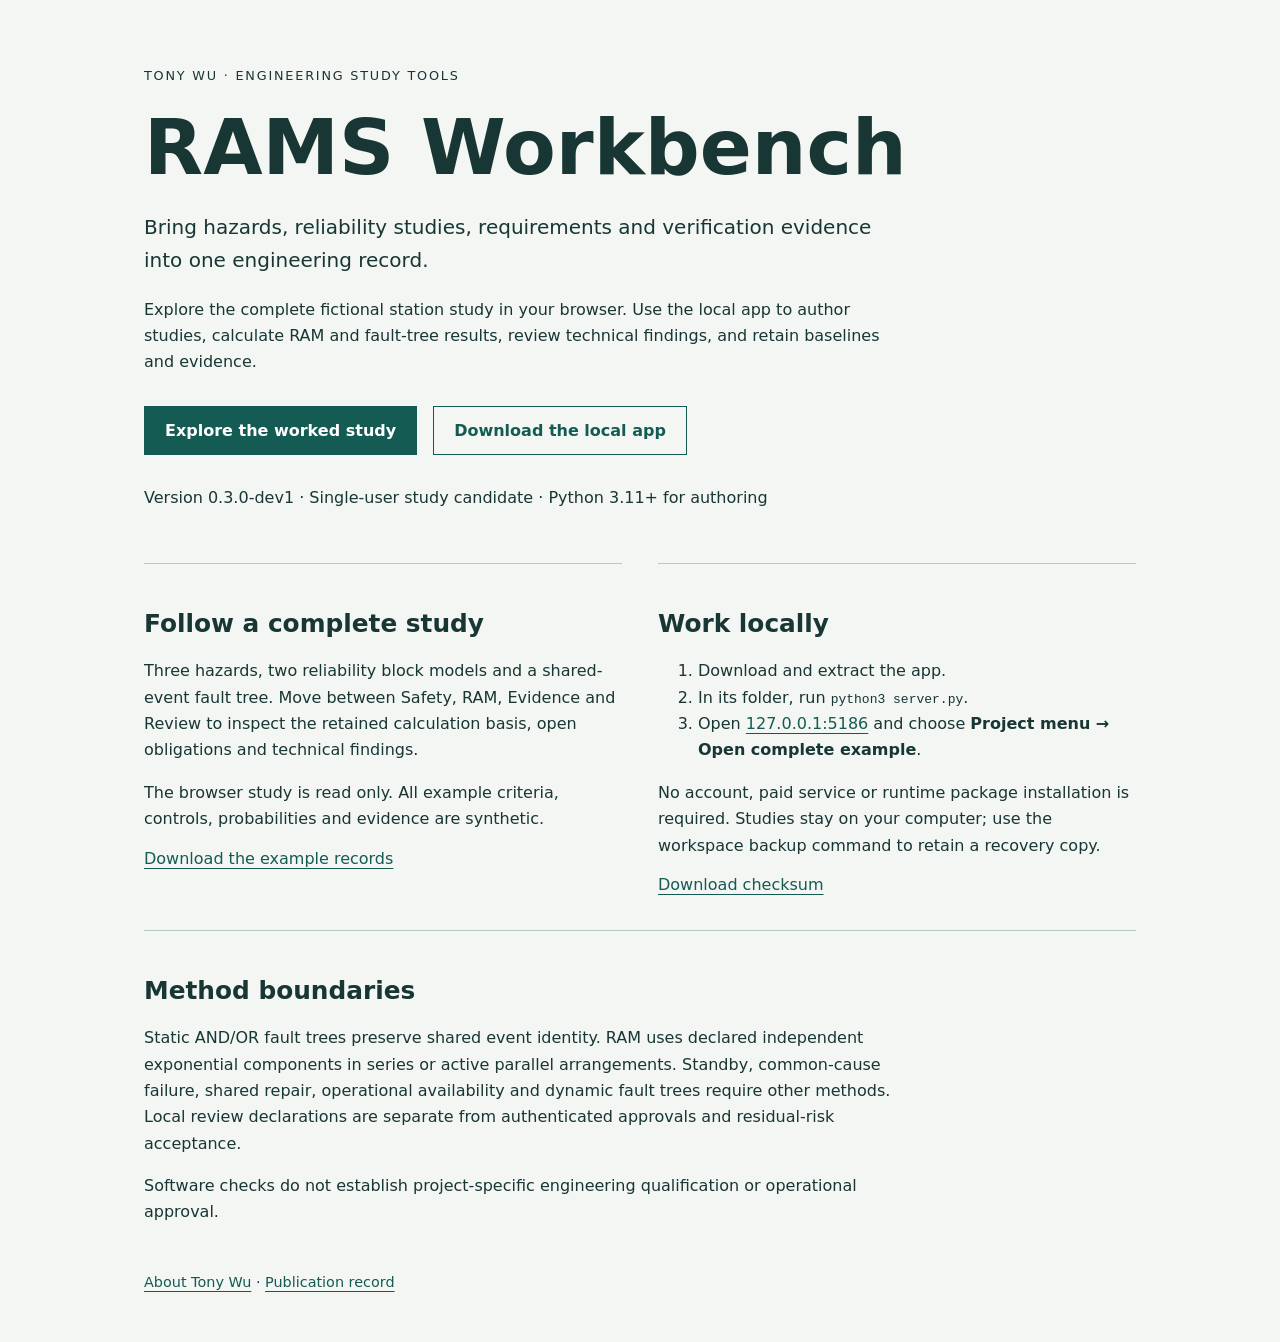
==== index.html @ 8186b6a2 "Publish verified static build from e30feec22ccb [skip ci]" ====
<!doctype html>
<html lang="en"><head><meta charset="utf-8"><meta name="viewport" content="width=device-width,initial-scale=1">
<title>RAMS Workbench — hazards, reliability and evidence</title>
<meta name="description" content="Explore a fictional RAMS study with hazard analysis, reliability results and evidence traceability. Download the local authoring workbench.">
<style>:root{color-scheme:light;font-family:system-ui,sans-serif;color:#183633;background:#f3f6f3}*{box-sizing:border-box}body{margin:0}main{max-width:1040px;margin:auto;padding:52px 24px}a{color:#145b53;text-underline-offset:4px}a:focus-visible{outline:3px solid #a76225;outline-offset:5px}.eyebrow{font-size:.8rem;letter-spacing:.14em;text-transform:uppercase}h1{font-size:clamp(2.5rem,7vw,4.8rem);line-height:1.05;margin:22px 0}h2{font-size:1.55rem}p,li{line-height:1.65}p{max-width:760px}.lead{font-size:1.25rem}.actions{display:flex;gap:16px;flex-wrap:wrap;margin:30px 0}.button{padding:14px 20px;border:1px solid #145b53;font-weight:650;text-decoration:none}.primary{background:#145b53;color:white}section{border-top:1px solid #b7cac2;padding-top:24px;margin-top:36px}.columns{display:grid;grid-template-columns:1fr 1fr;gap:36px}code{overflow-wrap:anywhere}footer{margin-top:48px;font-size:.9rem}@media(max-width:650px){.columns{grid-template-columns:1fr;gap:0}main{padding-top:28px}}</style></head>
<body><main><p class="eyebrow">Tony Wu · Engineering study tools</p><h1>RAMS Workbench</h1>
<p class="lead">Bring hazards, reliability studies, requirements and verification evidence into one engineering record.</p>
<p>Explore the complete fictional station study in your browser. Use the local app to author studies, calculate RAM and fault-tree results, review technical findings, and retain baselines and evidence.</p>
<div class="actions"><a class="button primary" href="study.html">Explore the worked study</a><a class="button" href="rams-workbench.zip" download>Download the local app</a></div>
<p>Version 0.3.0-dev1 · Single-user study candidate · Python 3.11+ for authoring</p>
<div class="columns"><section><h2>Follow a complete study</h2><p>Three hazards, two reliability block models and a shared-event fault tree. Move between Safety, RAM, Evidence and Review to inspect the retained calculation basis, open obligations and technical findings.</p><p>The browser study is read only. All example criteria, controls, probabilities and evidence are synthetic.</p><a href="example-study.json" download>Download the example records</a></section>
<section><h2>Work locally</h2><ol><li>Download and extract the app.</li><li>In its folder, run <code>python3 server.py</code>.</li><li>Open <a href="http://127.0.0.1:5186/">127.0.0.1:5186</a> and choose <strong>Project menu → Open complete example</strong>.</li></ol><p>No account, paid service or runtime package installation is required. Studies stay on your computer; use the workspace backup command to retain a recovery copy.</p><a href="rams-workbench.zip.sha256">Download checksum</a></section></div>
<section><h2>Method boundaries</h2><p>Static AND/OR fault trees preserve shared event identity. RAM uses declared independent exponential components in series or active parallel arrangements. Standby, common-cause failure, shared repair, operational availability and dynamic fault trees require other methods. Local review declarations are separate from authenticated approvals and residual-risk acceptance.</p><p>Software checks do not establish project-specific engineering qualification or operational approval.</p></section>
<footer><a href="https://haitaowu12.github.io/tony-wu-home/">About Tony Wu</a> · <a href="deployment.json">Publication record</a></footer></main></body></html>
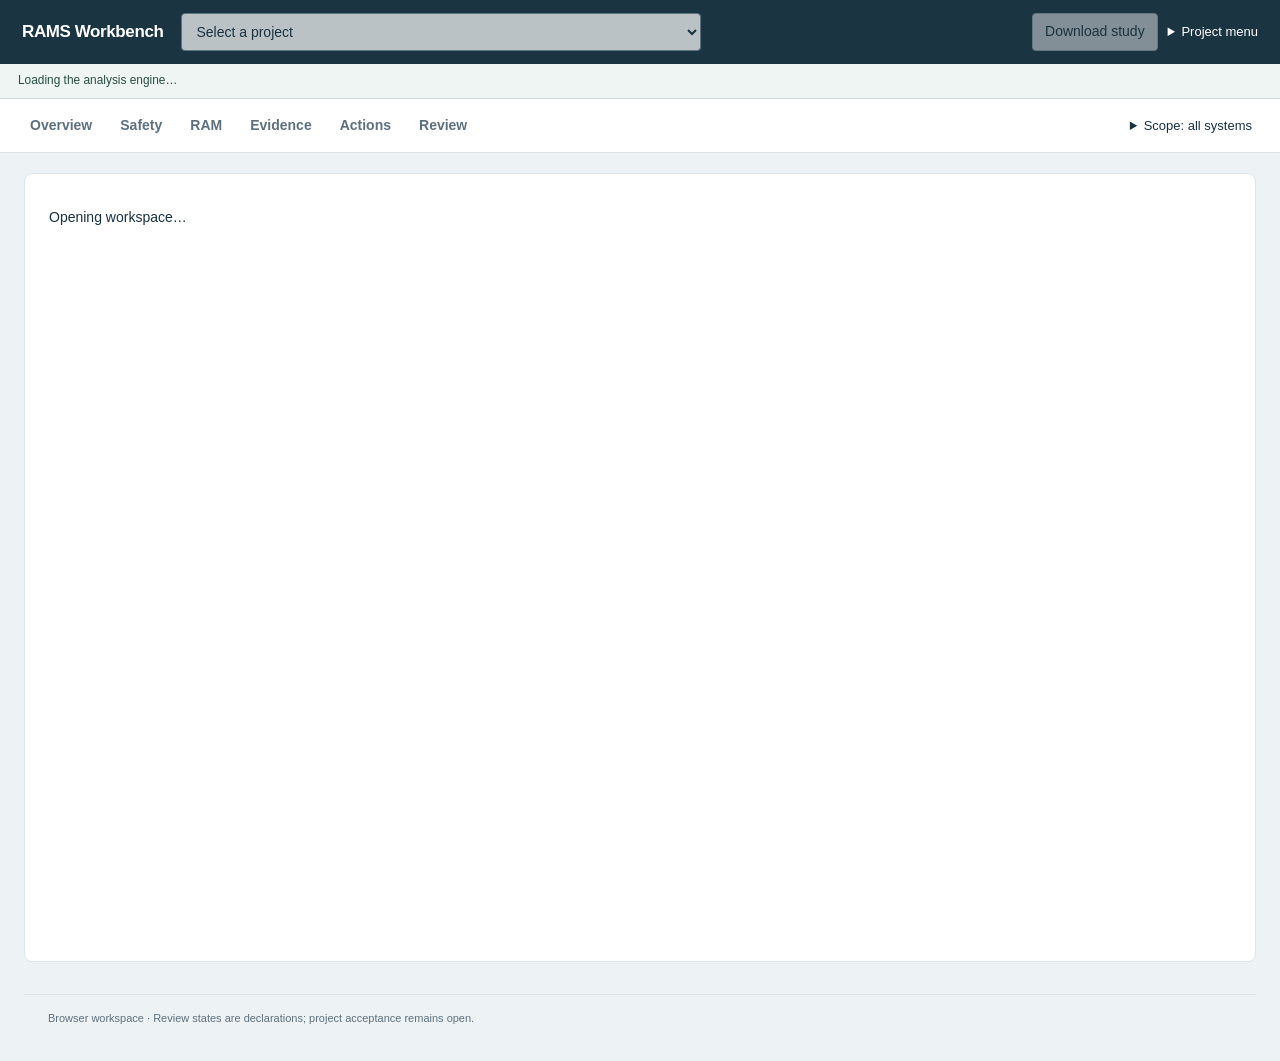
==== commit 5b480177: "Publish verified static build from 616f2e8cc4aa [skip ci]" ====
--- a/index.html
+++ b/index.html
@@ -1,14 +1,106 @@
 <!doctype html>
-<html lang="en"><head><meta charset="utf-8"><meta name="viewport" content="width=device-width,initial-scale=1">
-<title>RAMS Workbench — hazards, reliability and evidence</title>
-<meta name="description" content="Explore a fictional RAMS study with hazard analysis, reliability results and evidence traceability. Download the local authoring workbench.">
-<style>:root{color-scheme:light;font-family:system-ui,sans-serif;color:#183633;background:#f3f6f3}*{box-sizing:border-box}body{margin:0}main{max-width:1040px;margin:auto;padding:52px 24px}a{color:#145b53;text-underline-offset:4px}a:focus-visible{outline:3px solid #a76225;outline-offset:5px}.eyebrow{font-size:.8rem;letter-spacing:.14em;text-transform:uppercase}h1{font-size:clamp(2.5rem,7vw,4.8rem);line-height:1.05;margin:22px 0}h2{font-size:1.55rem}p,li{line-height:1.65}p{max-width:760px}.lead{font-size:1.25rem}.actions{display:flex;gap:16px;flex-wrap:wrap;margin:30px 0}.button{padding:14px 20px;border:1px solid #145b53;font-weight:650;text-decoration:none}.primary{background:#145b53;color:white}section{border-top:1px solid #b7cac2;padding-top:24px;margin-top:36px}.columns{display:grid;grid-template-columns:1fr 1fr;gap:36px}code{overflow-wrap:anywhere}footer{margin-top:48px;font-size:.9rem}@media(max-width:650px){.columns{grid-template-columns:1fr;gap:0}main{padding-top:28px}}</style></head>
-<body><main><p class="eyebrow">Tony Wu · Engineering study tools</p><h1>RAMS Workbench</h1>
-<p class="lead">Bring hazards, reliability studies, requirements and verification evidence into one engineering record.</p>
-<p>Explore the complete fictional station study in your browser. Use the local app to author studies, calculate RAM and fault-tree results, review technical findings, and retain baselines and evidence.</p>
-<div class="actions"><a class="button primary" href="study.html">Explore the worked study</a><a class="button" href="rams-workbench.zip" download>Download the local app</a></div>
-<p>Version 0.3.0-dev1 · Single-user study candidate · Python 3.11+ for authoring</p>
-<div class="columns"><section><h2>Follow a complete study</h2><p>Three hazards, two reliability block models and a shared-event fault tree. Move between Safety, RAM, Evidence and Review to inspect the retained calculation basis, open obligations and technical findings.</p><p>The browser study is read only. All example criteria, controls, probabilities and evidence are synthetic.</p><a href="example-study.json" download>Download the example records</a></section>
-<section><h2>Work locally</h2><ol><li>Download and extract the app.</li><li>In its folder, run <code>python3 server.py</code>.</li><li>Open <a href="http://127.0.0.1:5186/">127.0.0.1:5186</a> and choose <strong>Project menu → Open complete example</strong>.</li></ol><p>No account, paid service or runtime package installation is required. Studies stay on your computer; use the workspace backup command to retain a recovery copy.</p><a href="rams-workbench.zip.sha256">Download checksum</a></section></div>
-<section><h2>Method boundaries</h2><p>Static AND/OR fault trees preserve shared event identity. RAM uses declared independent exponential components in series or active parallel arrangements. Standby, common-cause failure, shared repair, operational availability and dynamic fault trees require other methods. Local review declarations are separate from authenticated approvals and residual-risk acceptance.</p><p>Software checks do not establish project-specific engineering qualification or operational approval.</p></section>
-<footer><a href="https://haitaowu12.github.io/tony-wu-home/">About Tony Wu</a> · <a href="deployment.json">Publication record</a></footer></main></body></html>+<html lang="en" data-runtime="browser">
+  <head>
+    <meta charset="utf-8" />
+    <meta name="viewport" content="width=device-width,initial-scale=1" />
+    <title>RAMS Workbench</title>
+    <link rel="stylesheet" href="./style.css" />
+    <link rel="stylesheet" href="./unified/engineering-view.css" />
+    <script type="module" src="./app.js"></script>
+  </head>
+  <body>
+    <a class="skip" href="#main">Skip to workspace</a>
+    <header>
+      <strong class="brand">RAMS Workbench</strong
+      ><label class="sr-only" for="projects">Project</label
+      ><select id="projects">
+        <option value="">Select a project</option></select
+      ><span id="revision"></span>
+      <div class="header-actions">
+        <button id="export">Download study</button>
+        <details class="project-menu">
+          <summary>Project menu</summary>
+          <div>
+            <button data-view="setup">Project setup</button>
+            <button data-view="practice">Methods & study workflow</button>
+            <button data-view="baselines">Baselines & history</button>
+            <button id="reload">Reload project</button>
+            <button id="applicationStatus">Application status</button>
+            <hr>
+            <button id="exportArchive">Download full archive</button>
+            <button id="backupWorkspace">Back up workspace</button>
+            <button id="restoreWorkspace">Restore workspace backup</button>
+            <button id="previousWorkspace">Download previous workspace</button>
+            <input id="restoreFile" type="file" accept=".sqlite3,.db,application/vnd.sqlite3" hidden>
+            <a href="./help.html">Browser help & downloads</a>
+            <hr>
+            <button id="create">New project</button>
+            <button data-import-project>Import project</button>
+            <input id="import" type="file" accept=".json,application/json" hidden>
+            <details class="example-menu"><summary>Example studies</summary><button id="completeExample">Complete station study</button><button id="example">Basic station example</button><button id="methodExample">Bow tie & fault tree example</button></details>
+          </div>
+        </details>
+      </div>
+    </header>
+    <div id="notice" role="status" aria-live="polite"></div>
+    <div class="shell">
+      <div class="study-navigation">
+        <nav class="app-nav" aria-label="Study">
+          <button data-view="overview">Overview</button>
+          <button data-view="hazards">Safety</button>
+          <button data-view="ram">RAM</button>
+          <button data-view="evidence">Evidence</button>
+          <button data-view="actions">Actions</button>
+          <button data-view="review">Review</button>
+        </nav>
+        <details class="scope-menu">
+          <summary id="scopeLabel">Scope: all systems</summary>
+          <aside class="scope">
+            <div class="section-head"><h2>System scope</h2><button id="addItem">Add item</button></div>
+            <button id="allScope" class="scope-all">All systems</button>
+            <div id="tree"></div><div id="scopeNote" class="scope-note"></div>
+          </aside>
+        </details>
+      </div>
+      <main id="main" tabindex="-1">
+        <section id="workspace">
+          <div id="content"><p role="status">Opening workspace…</p><noscript><p>Enable JavaScript to open the workspace.</p></noscript></div>
+          <section id="inspector" aria-label="Selected record"></section>
+        </section>
+        <footer>
+          <span id="studyMode">Local workspace</span> · Review states are declarations; project acceptance remains open.
+        </footer>
+      </main>
+    </div>
+    <dialog id="editor" aria-labelledby="editorTitle">
+      <form id="entityForm">
+        <div class="dialog-head">
+          <div>
+            <p class="eyebrow" id="editorType"></p>
+            <h2 id="editorTitle">Record</h2>
+          </div>
+          <button type="button" id="closeEditor">Close</button>
+        </div>
+        <div id="entityFields"></div>
+        <p id="entityError" class="error" role="alert"></p>
+        <div class="form-actions">
+          <button type="button" id="cancelEditor">Cancel</button
+          ><button class="primary">Save record</button>
+        </div>
+      </form>
+    </dialog>
+    <dialog id="actionDialog" aria-labelledby="actionTitle">
+      <form id="actionForm">
+        <div class="dialog-head">
+          <h2 id="actionTitle"></h2>
+          <button type="button" id="closeAction">Close</button>
+        </div>
+        <div id="actionFields"></div>
+        <p id="actionError" class="error" role="alert"></p>
+        <div class="form-actions">
+          <button class="primary" id="actionSubmit">Save</button>
+        </div>
+      </form>
+    </dialog>
+  </body>
+</html>
--- a/style.css
+++ b/style.css
@@ -0,0 +1,1436 @@
+:root {
+  font-family:
+    Inter,
+    -apple-system,
+    BlinkMacSystemFont,
+    "Segoe UI",
+    sans-serif;
+  font-size: 14px;
+  line-height: 1.5;
+  color: #18313f;
+  background: #f7f9fb;
+  --ink: #18313f;
+  --muted: #5d707e;
+  --teal: #08677c;
+  --line: #dce5ea;
+  --soft: #edf6fa;
+  --amber: #865510;
+}
+* {
+  box-sizing: border-box;
+}
+body {
+  margin: 0;
+}
+button,
+input,
+select,
+textarea {
+  font: inherit;
+}
+button,
+.button {
+  border: 1px solid #bdccd5;
+  background: white;
+  border-radius: 4px;
+  padding: 8px 12px;
+  color: var(--ink);
+  cursor: pointer;
+  display: inline-block;
+  line-height: 1.4;
+  text-align: left;
+  text-decoration: none;
+}
+button:hover,
+.button:hover {
+  background: #edf5f8;
+  border-color: #7497a9;
+}
+button.primary {
+  background: var(--teal);
+  color: white;
+  border-color: var(--teal);
+}
+button:disabled {
+  opacity: 0.45;
+  cursor: default;
+}
+button.link {
+  border: 0;
+  background: none;
+  padding: 0;
+  color: var(--teal);
+  text-decoration: underline;
+  text-underline-offset: 3px;
+  font-weight: 600;
+}
+button:focus-visible,
+a:focus-visible,
+input:focus-visible,
+select:focus-visible,
+textarea:focus-visible,
+summary:focus-visible {
+  outline: 3px solid #bc7e14;
+  outline-offset: 3px;
+}
+input,
+select,
+textarea {
+  border: 1px solid #b6c7d1;
+  border-radius: 4px;
+  padding: 9px 10px;
+  background: white;
+  color: var(--ink);
+  width: 100%;
+  min-width: 0;
+}
+textarea {
+  resize: vertical;
+  min-height: 80px;
+}
+label {
+  display: block;
+  font-weight: 600;
+  font-size: 13px;
+}
+label > input,
+label > select,
+label > textarea {
+  display: block;
+  margin-top: 6px;
+  font-weight: 400;
+}
+h1,
+h2,
+h3,
+p {
+  margin: 0;
+}
+h1 {
+  font-size: 22px;
+  letter-spacing: -0.5px;
+  line-height: 1.3;
+}
+h2 {
+  font-size: 17px;
+  line-height: 1.4;
+}
+h3 {
+  font-size: 14px;
+}
+p {
+  margin: 8px 0;
+  line-height: 1.6;
+}
+header {
+  height: 64px;
+  background: #1b3441;
+  color: white;
+  display: flex;
+  gap: 18px;
+  align-items: center;
+  padding: 10px 22px;
+  position: sticky;
+  top: 0;
+  z-index: 5;
+}
+header .brand {
+  font-size: 19px;
+  white-space: nowrap;
+  letter-spacing: -0.4px;
+}
+header select {
+  width: 300px;
+}
+#revision {
+  font-size: 12px;
+  color: #cbdae2;
+  white-space: nowrap;
+}
+.header-actions {
+  margin-left: auto;
+  display: flex;
+  gap: 10px;
+  align-items: center;
+}
+.project-menu {
+  position: relative;
+}
+.project-menu summary {
+  cursor: pointer;
+  font-size: 13px;
+  white-space: nowrap;
+}
+.project-menu > div {
+  position: absolute;
+  right: 0;
+  top: 36px;
+  width: 220px;
+  background: white;
+  padding: 8px;
+  box-shadow: 0 8px 30px #172e4126;
+  border: 1px solid var(--line);
+}
+.project-menu button,
+.project-menu .button {
+  width: 100%;
+  margin: 3px 0;
+}
+.shell {
+  display: grid;
+  grid-template-columns: 110px 230px minmax(0, 1fr);
+  min-height: calc(100vh - 64px);
+}
+.app-nav {
+  background: #1b3441;
+  display: flex;
+  flex-direction: column;
+  padding-top: 8px;
+  gap: 7px;
+}
+.app-nav button {
+  border: 0;
+  border-left: 3px solid transparent;
+  border-radius: 0;
+  background: transparent;
+  color: #d5e2e8;
+  padding: 16px 13px;
+  font-size: 13px;
+  line-height: 1.5;
+}
+.app-nav button.active {
+  border-left-color: #47abc2;
+  background: #284b5d;
+  color: white;
+  font-weight: 700;
+}
+.app-nav small {
+  margin: auto 13px 24px;
+  color: #acbfca;
+  font-size: 11px;
+}
+.scope {
+  background: #f7fafc;
+  border-right: 1px solid var(--line);
+  padding: 22px 14px;
+}
+.section-head,
+.page-head {
+  display: flex;
+  justify-content: space-between;
+  align-items: center;
+  gap: 12px;
+}
+.scope .section-head {
+  align-items: baseline;
+  margin-bottom: 22px;
+}
+.scope h2 {
+  font-size: 14px;
+}
+.scope .section-head button {
+  font-size: 11px;
+  padding: 4px 7px;
+}
+.scope-all,
+#tree button {
+  width: 100%;
+  border: 0;
+  background: transparent;
+  padding: 10px 9px;
+  text-align: left;
+  overflow-wrap: anywhere;
+}
+.scope-all.active,
+#tree button.active {
+  background: #def0f8;
+  color: #075970;
+  font-weight: 650;
+}
+#tree button {
+  font-size: 13px;
+}
+#tree ul {
+  padding-left: 15px;
+  list-style: none;
+  margin: 0;
+}
+#tree > ul {
+  padding: 0;
+}
+.scope-note {
+  border-top: 1px solid var(--line);
+  margin-top: 24px;
+  padding: 16px 8px;
+  color: var(--muted);
+  font-size: 12px;
+}
+.scope-note button {
+  font-size: 12px;
+  margin-top: 12px;
+}
+main {
+  min-width: 0;
+  background: white;
+}
+#workspace {
+  display: grid;
+  grid-template-columns: minmax(320px, 1.2fr) minmax(340px, 1fr);
+  min-height: calc(100vh - 113px);
+}
+#workspace.wide {
+  display: block;
+}
+#content {
+  padding: 25px 24px;
+  min-width: 0;
+}
+#inspector {
+  padding: 25px 23px;
+  border-left: 1px solid var(--line);
+  background: #fff;
+  min-width: 0;
+}
+#inspector:empty {
+  display: none;
+}
+.page-head {
+  margin-bottom: 24px;
+}
+.page-head p {
+  font-size: 12px;
+  color: var(--muted);
+}
+.toolbar {
+  display: flex;
+  gap: 10px;
+  align-items: center;
+  margin-bottom: 16px;
+  flex-wrap: wrap;
+}
+.toolbar input {
+  flex: 1;
+  min-width: 140px;
+}
+.toolbar select {
+  width: auto;
+  max-width: 210px;
+}
+.subnav {
+  display: flex;
+  gap: 8px;
+  border-bottom: 1px solid var(--line);
+  margin: -6px 0 22px;
+}
+.subnav button {
+  border: 0;
+  border-radius: 0;
+  border-bottom: 3px solid transparent;
+  padding: 11px 10px;
+  background: none;
+}
+.subnav button.active {
+  border-bottom-color: var(--teal);
+  color: var(--teal);
+  font-weight: 700;
+}
+.segmented {
+  display: flex;
+  gap: 5px;
+  margin-bottom: 22px;
+}
+.segmented button {
+  font-size: 12px;
+  padding: 5px 10px;
+  border-color: var(--line);
+}
+.segmented button.active {
+  color: white;
+  background: var(--teal);
+  border-color: var(--teal);
+}
+.table-wrap {
+  overflow: auto;
+  border: 1px solid var(--line);
+  border-radius: 4px;
+}
+table {
+  border-collapse: collapse;
+  width: 100%;
+  text-align: left;
+  font-size: 13px;
+}
+th,
+td {
+  padding: 13px 12px;
+  vertical-align: top;
+  line-height: 1.6;
+  border-bottom: 1px solid var(--line);
+}
+th {
+  font-size: 11px;
+  font-weight: 600;
+  letter-spacing: 0.15px;
+  color: var(--muted);
+  background: #f7f9fb;
+  white-space: nowrap;
+}
+tr:last-child td {
+  border-bottom: 0;
+}
+tr.selected {
+  background: #eaf6fc;
+}
+td .link {
+  font-size: 12px;
+}
+td .title {
+  display: block;
+  margin-top: 6px;
+}
+.hazard-table th,
+.hazard-table td {
+  padding: 12px 9px;
+}
+.hazard-table td:nth-child(2) {
+  min-width: 130px;
+}
+.badge {
+  display: inline-block;
+  background: #edf1f4;
+  padding: 3px 7px;
+  border-radius: 3px;
+  font-size: 11px;
+  white-space: normal;
+  line-height: 1.5;
+}
+.badge.warn {
+  background: #fff1cf;
+  color: #85510b;
+}
+.badge.good {
+  background: #e8f3ee;
+  color: #246448;
+}
+.muted {
+  color: var(--muted);
+  font-size: 12px;
+}
+.error {
+  color: #a13129;
+}
+.eyebrow {
+  font-size: 11px;
+  color: var(--muted);
+  letter-spacing: 1px;
+  text-transform: uppercase;
+  margin: 0 0 6px;
+}
+.inspector-head {
+  display: flex;
+  align-items: start;
+  justify-content: space-between;
+  gap: 16px;
+  margin-bottom: 12px;
+}
+.inspector-head h2 {
+  font-size: 23px;
+  letter-spacing: -0.4px;
+}
+.inspector-title {
+  font-size: 16px;
+  font-weight: 600;
+  line-height: 1.5;
+  margin-bottom: 20px;
+}
+.detail-section {
+  border-top: 1px solid var(--line);
+  padding: 20px 0;
+}
+.detail-section h3 {
+  margin-bottom: 14px;
+}
+.detail-section .section-head {
+  margin-bottom: 15px;
+}
+.detail-section .section-head h3 {
+  margin: 0;
+}
+.facts {
+  display: grid;
+  grid-template-columns: 1fr 1fr;
+  gap: 20px;
+  margin: 14px 0 20px;
+}
+.facts dt,
+.risk dt {
+  font-size: 12px;
+  color: var(--muted);
+  margin-bottom: 6px;
+}
+.facts dd,
+.risk dd {
+  margin: 0;
+  font-size: 13px;
+  overflow-wrap: anywhere;
+}
+.risk {
+  display: grid;
+  grid-template-columns: 1fr 1fr;
+  gap: 20px;
+}
+.risk > div + div {
+  border-left: 1px solid var(--line);
+  padding-left: 20px;
+}
+.risk strong {
+  display: block;
+  margin-bottom: 7px;
+}
+.trace-row {
+  border: 1px solid var(--line);
+  border-bottom: 0;
+  padding: 13px 12px;
+  display: flex;
+  gap: 12px;
+  align-items: start;
+  justify-content: space-between;
+}
+.trace-row:last-child {
+  border-bottom: 1px solid var(--line);
+}
+.trace-row .title {
+  margin: 5px 0 7px;
+  font-size: 13px;
+}
+.trace-row .actions {
+  display: flex;
+  flex-direction: column;
+  gap: 8px;
+  align-items: end;
+  flex-shrink: 0;
+}
+.trace-row .actions button {
+  font-size: 11px;
+  padding: 6px 8px;
+}
+.record-row {
+  padding: 12px 0;
+  border-bottom: 1px solid var(--line);
+}
+.record-row:last-child {
+  border-bottom: 0;
+}
+.record-row .muted {
+  margin-top: 5px;
+}
+.empty {
+  color: var(--muted);
+  padding: 35px 5px;
+  font-size: 13px;
+}
+.pagination {
+  display: flex;
+  align-items: center;
+  justify-content: space-between;
+  margin-top: 16px;
+  gap: 8px;
+  font-size: 12px;
+  color: var(--muted);
+}
+.pagination button {
+  font-size: 11px;
+  padding: 5px 9px;
+}
+.buttons {
+  display: flex;
+  gap: 8px;
+  flex-wrap: wrap;
+}
+.form-grid {
+  display: grid;
+  grid-template-columns: 1fr 1fr;
+  gap: 16px;
+}
+.form-grid .full {
+  grid-column: 1/-1;
+}
+.form-grid fieldset {
+  border: 0;
+  padding: 14px 0 0;
+  margin: 0;
+  border-top: 1px solid var(--line);
+  grid-column: 1/-1;
+}
+.form-grid fieldset legend {
+  font-weight: 700;
+  font-size: 14px;
+  padding: 0 0 8px;
+}
+.form-actions {
+  display: flex;
+  justify-content: end;
+  gap: 8px;
+  margin-top: 24px;
+  border-top: 1px solid var(--line);
+  padding-top: 18px;
+}
+.read-only {
+  padding: 9px 0;
+  color: var(--muted);
+  font-size: 13px;
+}
+.settings {
+  max-width: 900px;
+}
+.settings section {
+  border-top: 1px solid var(--line);
+  padding: 22px 0;
+}
+.settings section:first-of-type {
+  border-top: 0;
+}
+.settings .form-grid {
+  margin-top: 18px;
+}
+.settings h2 {
+  margin-bottom: 12px;
+}
+.settings .table-wrap {
+  margin-top: 16px;
+}
+.settings details {
+  margin-top: 20px;
+}
+.settings summary {
+  cursor: pointer;
+  font-weight: 600;
+}
+.settings pre {
+  font-size: 11px;
+  max-height: 240px;
+  overflow: auto;
+  white-space: pre-wrap;
+  word-break: break-word;
+}
+.matrix input {
+  min-width: 120px;
+  padding: 6px;
+}
+.matrix th {
+  min-width: 80px;
+}
+.study-layout {
+  display: grid;
+  grid-template-columns: minmax(340px, 420px) minmax(320px, 1fr);
+  gap: 32px;
+}
+.topology {
+  border: 1px solid var(--line);
+  padding: 14px;
+  margin: 15px 0;
+  background: #fafcfd;
+}
+.topology .node {
+  padding: 10px 0 10px 14px;
+  border-left: 2px solid #b9d3df;
+  margin-left: 8px;
+}
+.topology .node-head {
+  display: flex;
+  align-items: center;
+  gap: 8px;
+  flex-wrap: wrap;
+}
+.topology select {
+  width: auto;
+  max-width: 220px;
+  font-size: 12px;
+  padding: 6px;
+}
+.topology button {
+  font-size: 11px;
+  padding: 5px 7px;
+}
+.topology .node-actions {
+  margin: 10px 0;
+  display: flex;
+  gap: 6px;
+  flex-wrap: wrap;
+}
+.metrics {
+  display: grid;
+  grid-template-columns: repeat(auto-fit, minmax(180px, 1fr));
+  border-block: 1px solid var(--line);
+  margin: 20px 0;
+}
+.metric {
+  padding: 20px 16px 20px 0;
+}
+.metric strong {
+  font-size: 24px;
+  font-variant-numeric: tabular-nums;
+  display: block;
+  overflow-wrap: anywhere;
+  letter-spacing: -0.5px;
+}
+.metric span {
+  font-size: 12px;
+  color: var(--muted);
+  display: block;
+  margin-top: 5px;
+}
+.results details {
+  margin: 20px 0;
+}
+.results summary {
+  cursor: pointer;
+  font-weight: 600;
+}
+.results ul {
+  font-size: 12px;
+  color: var(--muted);
+  padding-left: 20px;
+}
+.results h3 {
+  margin: 22px 0 12px;
+}
+.run-json {
+  white-space: pre-wrap;
+  word-break: break-word;
+  font-size: 11px;
+}
+.result-state {
+  font-size: 12px;
+  background: #edf5f8;
+  padding: 10px 12px;
+  margin-top: 14px;
+}
+.worksheet td {
+  min-width: 150px;
+}
+.worksheet td:first-child {
+  min-width: 200px;
+}
+.worksheet .table-wrap {
+  margin-bottom: 20px;
+}
+.dock {
+  border-top: 1px solid var(--line);
+  padding-top: 18px;
+  display: flex;
+  gap: 24px;
+  justify-content: space-between;
+}
+.dock p {
+  max-width: 700px;
+  font-size: 13px;
+}
+.diff {
+  font-family: ui-monospace, monospace;
+  font-size: 12px;
+  white-space: pre-wrap;
+}
+dialog {
+  border: 1px solid #c1d1da;
+  box-shadow: 0 20px 80px #122f4540;
+  border-radius: 7px;
+  padding: 26px;
+  width: min(700px, calc(100vw - 30px));
+  max-height: 90vh;
+}
+dialog::backdrop {
+  background: #152e4277;
+}
+.dialog-head {
+  display: flex;
+  justify-content: space-between;
+  align-items: start;
+  margin-bottom: 24px;
+  gap: 16px;
+}
+.dialog-head button {
+  font-size: 12px;
+}
+.dialog-head h2 {
+  font-size: 20px;
+}
+#entityError,
+#actionError {
+  margin-top: 16px;
+}
+#notice {
+  background: #fff4d7;
+  color: #66480e;
+  padding: 0 22px;
+  font-size: 13px;
+}
+#notice:not(:empty) {
+  padding: 9px 22px;
+}
+footer {
+  font-size: 11px;
+  color: var(--muted);
+  padding: 15px 24px;
+  border-top: 1px solid var(--line);
+}
+.sr-only,
+.skip:not(:focus) {
+  position: absolute;
+  width: 1px;
+  height: 1px;
+  overflow: hidden;
+  clip-path: inset(50%);
+}
+.skip:focus {
+  position: fixed;
+  left: 20px;
+  top: 12px;
+  z-index: 99;
+  background: white;
+  padding: 10px;
+  color: var(--teal);
+}
+[hidden] {
+  display: none !important;
+}
+@media (min-width: 1500px) {
+  #workspace {
+    grid-template-columns: minmax(430px, 1.2fr) minmax(400px, 1fr);
+  }
+}
+@media (max-width: 1200px) {
+  .shell {
+    grid-template-columns: 100px 190px minmax(0, 1fr);
+  }
+  #workspace {
+    display: block;
+  }
+  #inspector {
+    border-left: 0;
+    border-top: 1px solid var(--line);
+  }
+  .study-layout {
+    grid-template-columns: 1fr;
+  }
+  .header-actions {
+    gap: 8px;
+  }
+  header {
+    gap: 14px;
+  }
+  header select {
+    width: 240px;
+  }
+}
+@media (max-width: 760px) {
+  header {
+    height: auto;
+    position: static;
+    flex-wrap: wrap;
+    padding: 14px;
+  }
+  .brand {
+    flex: 1;
+  }
+  header select {
+    width: 100%;
+    order: 3;
+  }
+  #revision {
+    font-size: 11px;
+  }
+  .header-actions {
+    margin-left: 0;
+  }
+  .shell {
+    display: block;
+  }
+  .app-nav {
+    flex-direction: row;
+    overflow: auto;
+    gap: 0;
+    padding: 0;
+  }
+  .app-nav button {
+    padding: 12px;
+    flex-shrink: 0;
+    border-left: 0;
+    border-bottom: 3px solid transparent;
+    font-size: 12px;
+  }
+  .app-nav button.active {
+    border-bottom-color: #47abc2;
+  }
+  .app-nav small {
+    display: none;
+  }
+  .scope {
+    padding: 12px 16px;
+    border-right: 0;
+    border-bottom: 1px solid var(--line);
+  }
+  .scope .section-head {
+    margin-bottom: 8px;
+  }
+  .scope-all {
+    width: auto;
+  }
+  .scope #tree {
+    max-height: 150px;
+    overflow: auto;
+  }
+  .scope-note {
+    margin: 8px 0 0;
+    padding: 8px;
+    font-size: 11px;
+  }
+  .scope-note button {
+    margin: 0 0 0 10px;
+  }
+  #content,
+  #inspector {
+    padding: 22px 16px;
+  }
+  .form-grid {
+    grid-template-columns: 1fr;
+  }
+  .form-grid .full {
+    grid-column: auto;
+  }
+  .page-head {
+    align-items: start;
+  }
+  .page-head h1 {
+    font-size: 21px;
+  }
+  .facts,
+  .risk {
+    gap: 14px;
+  }
+  .metric strong {
+    font-size: 23px;
+  }
+  .dock {
+    display: block;
+  }
+  .dock button {
+    margin-top: 14px;
+  }
+  dialog {
+    padding: 20px;
+  }
+  footer {
+    padding: 14px 16px;
+  }
+  .project-menu summary {
+    font-size: 11px;
+  }
+  header .brand {
+    font-size: 17px;
+  }
+  .study-layout {
+    display: block;
+  }
+}
+#inspector p {
+  overflow-wrap: anywhere;
+}
+.app-nav {
+  max-height: calc(100vh - 64px);
+  position: sticky;
+  top: 64px;
+}
+.scope {
+  max-height: calc(100vh - 64px);
+  overflow: auto;
+  position: sticky;
+  top: 64px;
+}
+.results canvas {
+  display: block;
+}
+.obligation,
+.standard {
+  border-bottom: 1px solid var(--line);
+  padding: 14px 0;
+  margin-bottom: 12px;
+}
+.inspector-head #backRecord {
+  font-size: 11px;
+  margin-top: 9px;
+}
+#analysis h3 {
+  margin-top: 22px;
+}
+#analysis details .form-grid {
+  margin-top: 16px;
+}
+@media (min-width: 1201px) {
+  #workspace {
+    height: calc(100vh - 111px);
+    min-height: 600px;
+  }
+  #workspace:not(.wide) > #content,
+  #workspace:not(.wide) > #inspector {
+    overflow-y: auto;
+  }
+  #workspace.wide {
+    height: auto;
+    min-height: calc(100vh - 111px);
+  }
+}
+@media (max-width: 760px) {
+  .app-nav,
+  .scope {
+    position: static;
+    max-height: none;
+  }
+  .app-nav {
+    overflow: auto;
+  }
+}
+.app-nav button img {
+  display: block;
+  margin: 0 0 7px;
+  filter: invert(95%) sepia(8%) saturate(395%) hue-rotate(164deg);
+}
+@media (max-width: 760px) {
+  .app-nav button img {
+    display: none;
+  }
+}
+.hazard-head input {
+  width: 48%;
+  max-width: 270px;
+}
+.segmented .add-hazard {
+  margin-left: auto;
+  background: var(--teal);
+  color: white;
+  border-color: var(--teal);
+}
+.risk {
+  margin: 0;
+}
+.detail-section:has([data-decision]) .section-head {
+  margin-bottom: 0;
+}
+.hazard-table td:last-child {
+  min-width: 110px;
+}
+@media (max-width: 760px) {
+  .hazard-head {
+    flex-wrap: wrap;
+  }
+  .hazard-head input {
+    width: 100%;
+    max-width: none;
+  }
+  .segmented {
+    flex-wrap: wrap;
+  }
+}
+.mobile-state {
+  display: none;
+}
+.control-links {
+  margin-top: 16px;
+}
+.control-links summary {
+  font-size: 12px;
+  color: var(--muted);
+  cursor: pointer;
+}
+.detail-section:has(.control-links) {
+  padding-bottom: 16px;
+}
+@media (max-width: 760px) {
+  .app-nav {
+    display: grid;
+    grid-template-columns: repeat(3, minmax(0, 1fr));
+    overflow: visible;
+  }
+  .app-nav button {
+    min-height: 47px;
+    padding: 8px 10px;
+  }
+  .hazard-table th:nth-child(2),
+  .hazard-table td:nth-child(2) {
+    display: none;
+  }
+  .hazard-table td:first-child {
+    min-width: 130px;
+  }
+  .hazard-table td:nth-child(3) {
+    min-width: 75px;
+  }
+  .hazard-table td:last-child {
+    min-width: 105px;
+  }
+  .hazard-table th,
+  .hazard-table td {
+    padding: 10px 8px;
+  }
+  .mobile-state {
+    display: block;
+    margin-top: 7px;
+  }
+}
+.fta-layout {
+  display: grid;
+  grid-template-columns: minmax(0, 1fr);
+  gap: 28px;
+}
+.fta-layout details {
+  margin: 18px 0;
+}
+.fta-layout summary {
+  font-weight: 600;
+  cursor: pointer;
+}
+.fta-layout details label {
+  margin-top: 12px;
+}
+.check {
+  display: flex;
+  align-items: center;
+  gap: 9px;
+  margin-top: 18px;
+  font-size: 12px;
+}
+.check input {
+  width: auto;
+}
+.fta-layout .form-grid {
+  grid-template-columns: 1fr;
+}
+.fta-layout .toolbar button {
+  font-size: 12px;
+}
+.fta-layout .dock {
+  display: block;
+}
+.fta-layout .dock .buttons {
+  margin-top: 14px;
+}
+#unallocatedControls h2 {
+  font-size: 15px;
+}
+@media (max-width: 1200px) {
+  .fta-layout {
+    grid-template-columns: 1fr;
+  }
+}
+@media (max-width: 760px) {
+  .subnav {
+    overflow: auto;
+  }
+  .subnav button {
+    flex-shrink: 0;
+  }
+}
+.fta-layout {
+  grid-template-columns: minmax(0, 1fr);
+}
+.fta-layout > section {
+  min-width: 0;
+}
+@media (max-width: 1200px) {
+  .fta-layout {
+    grid-template-columns: minmax(0, 1fr);
+  }
+}
+.relationship-edit {
+  display: flex;
+  justify-content: space-between;
+  gap: 12px;
+  padding: 10px 0;
+  border-bottom: 1px solid var(--line);
+  font-size: 12px;
+}
+.relationship-edit button {
+  font-size: 11px;
+  align-self: start;
+}
+.relationship-edit small {
+  color: var(--muted);
+}
+#actionLinks {
+  margin-bottom: 24px;
+}
+@media (max-width: 760px) {
+  .subnav {
+    flex-wrap: wrap;
+    overflow: visible;
+    gap: 0;
+  }
+  .subnav button {
+    padding: 10px 9px;
+  }
+}
+.object-revision {
+  font-size: 11px;
+  font-weight: 500;
+  color: var(--muted);
+  letter-spacing: 0;
+  margin-left: 6px;
+}
+#inspector .inspector-title {
+  margin-bottom: 14px;
+}
+#inspector .facts {
+  margin: 8px 0 14px;
+}
+#inspector .detail-section {
+  padding: 16px 0;
+}
+.trace-row {
+  display: grid;
+  grid-template-columns: minmax(0, 1fr) 80px 104px;
+  gap: 10px;
+  padding: 11px 12px;
+}
+.trace-row .title {
+  line-height: 1.4;
+  margin: 5px 0;
+}
+.trace-row .requirement-status p {
+  margin: 0;
+}
+.requirement-gap {
+  grid-column: 1/-1;
+  margin: 0;
+}
+@media (max-width: 760px) {
+  .trace-row {
+    grid-template-columns: minmax(0, 1fr) 104px;
+  }
+  .trace-row .requirement-info {
+    grid-column: 1;
+  }
+  .trace-row .requirement-status {
+    grid-column: 1;
+  }
+  .trace-row .actions {
+    grid-column: 2;
+    grid-row: 1/3;
+  }
+}
+input,
+select,
+textarea {
+  border-color: #78919f;
+}
+h1,
+h2,
+h3,
+td,
+.record-row,
+.read-only {
+  overflow-wrap: anywhere;
+}
+.inspector-head > div {
+  min-width: 0;
+}
+.inspector-head > button {
+  flex-shrink: 0;
+}
+button.link {
+  overflow-wrap: anywhere;
+}
+
+/* Technical reader: typed artwork, quiet canvas, explicit reading scale. */
+.fta-layout > section:first-child { display: grid; grid-template-columns: minmax(0, 1fr) auto; gap: 12px 24px; align-items: start; }
+.fta-layout > section:first-child form { padding: 16px 0; }
+.fta-layout .fta-basis { margin: 0; }
+.fta-layout .fta-basis > summary { padding: 10px 0; font-size: 13px; }
+.fta-layout .fta-basis .form-grid { grid-template-columns: repeat(2, minmax(0, 1fr)); }
+.fta-run-control { padding-top: 1px; }
+@media (max-width: 760px) {
+  .fta-layout > section:first-child { grid-template-columns: minmax(0, 1fr); }
+  .fta-layout .fta-basis .form-grid { grid-template-columns: minmax(0, 1fr); }
+}
+.ram-graphic { margin-bottom: 28px; }
+.ram-graphic h2 { font-size: 16px; }
+
+.ram-graphic .engineering-diagram { --engineering-fit-height: 420px; }
+
+/* A study has one navigation hierarchy in both the workbench and saved output. */
+.shell { display: block; }
+.study-navigation { display:flex; align-items:center; justify-content:space-between; gap:20px; padding:0 28px; border-bottom:1px solid var(--line); background:white; }
+.app-nav { position:static; display:flex; flex-direction:row; gap:24px; padding:0; width:auto; border:0; background:transparent; }
+.app-nav button { width:auto; min-height:0; padding:16px 2px 13px; border:0; border-bottom:3px solid transparent; border-radius:0; background:transparent; font-size:14px; font-weight:600; color:var(--muted); }
+.app-nav button.active { color:var(--teal); border-bottom-color:var(--teal); background:transparent; }
+.scope-menu { position:relative; font-size:13px; }
+.scope-menu summary { cursor:pointer; }
+.scope-menu .scope { position:absolute; right:0; top:32px; width:340px; max-height:70vh; overflow:auto; z-index:4; background:white; border:1px solid var(--line); box-shadow:0 8px 25px #18313f18; padding:18px; }
+main { padding:28px; min-width:0; }
+#workspace { max-width:1500px; margin:0 auto; grid-template-columns:minmax(0,1.25fr) minmax(320px,.85fr); }
+#workspace.wide { display:block; }
+#content { min-width:0; }
+#inspector { min-width:0; }
+.study-heading { margin:4px 0 24px; max-width:1000px; }
+.study-heading h1 { font-size:30px; font-weight:650; margin:6px 0 12px; }
+.study-heading p { color:var(--muted); }
+.study-totals { display:flex; border-top:1px solid var(--line); border-bottom:1px solid var(--line); margin-bottom:28px; }
+.study-totals button { flex:1; border:0; border-radius:0; background:transparent; padding:18px 14px; color:var(--muted); }
+.study-totals strong { font-size:27px; color:var(--ink); margin-right:8px; font-weight:600; }
+.overview-section { margin:30px 0; }
+.overview-section .section-head { margin-bottom:12px; }
+.overview-section td p { margin:4px 0; max-width:520px; }
+.overview-section h2 { margin-bottom:12px; }
+.review-summary { display:flex; justify-content:space-between; align-items:center; gap:24px; padding:24px 0; border-top:1px solid var(--line); }
+.run-list { display:flex; gap:12px; margin:18px 0 24px; flex-wrap:wrap; }
+.run-list button { padding:15px 20px; min-width:250px; flex:1; }
+.run-list button span { display:block; margin-top:6px; font-size:13px; color:var(--muted); }
+.run-list .active { border-color:var(--teal); background:var(--soft); box-shadow:inset 0 -2px var(--teal); }
+.run-purpose { border-left:3px solid var(--teal); padding:1px 18px; margin:0 0 26px; }
+#ramRunBody > .results { max-width:1040px; }
+#ramRunBody .ram-graphic { margin-top:32px; }
+#ramRunBody .results .metrics { grid-template-columns:repeat(3,minmax(0,1fr)); }
+.snapshot-mode :is([data-edit],[data-add],[data-related],[data-decision],[data-link],[data-link-input],#addItem,#create,#example,#methodExample,#completeExample,#import,#reload,#freeze,#allocateBarrier,#exportArchive,[data-view="setup"],[data-compare],.fta-run-control) { display:none !important; }
+.snapshot-mode .project-menu label { display:none; }
+.snapshot-mode #ftaForm :is(input,textarea,select) { pointer-events:none; }
+.snapshot-mode .fta-basis { display:none; }
+.snapshot-mode .fta-layout { display:block; }
+.snapshot-mode .fta-layout > section:empty { display:none; }
+header { height:auto; min-height:64px; flex-wrap:wrap; }
+header select { flex:1; max-width:520px; min-width:200px; }
+header .brand { font-size:17px; }
+footer { max-width:1500px; margin:32px auto 0; }
+@media(max-width:900px) {
+  #workspace { grid-template-columns:minmax(0,1fr); }
+  #inspector { border-left:0; border-top:1px solid var(--line); margin-top:20px; }
+  header { gap:10px; padding:12px 18px; }
+  header .brand { width:auto; }
+  #revision { display:none; }
+  .header-actions { margin-left:0; }
+  .study-navigation { padding:0 18px; flex-wrap:wrap; gap:0; }
+  .app-nav { flex:1; justify-content:space-between; gap:16px; }
+  .scope-menu { padding-bottom:10px; }
+  main { padding:22px 18px; }
+  .study-heading h1 { font-size:26px; }
+}
+@media(max-width:560px) {
+  header .brand { display:none; }
+  header select { max-width:none; width:100%; flex-basis:100%; }
+  .header-actions { width:100%; justify-content:space-between; }
+  .app-nav { width:100%; gap:8px; }
+  .app-nav button { font-size:13px; padding:14px 0 11px; }
+  .study-totals { flex-wrap:wrap; }
+  .study-totals button { flex-basis:50%; padding:12px 4px; }
+  .study-totals strong { font-size:24px; }
+  .review-summary { display:block; }
+  #ramRunBody .results .metrics { grid-template-columns:1fr; }
+  .scope-menu .scope { right:auto; left:0; width:min(340px,calc(100vw - 36px)); }
+}
+
+/* Task-led workspace: one working sheet, compact chrome, and actionable evidence. */
+body { background:#edf2f5; }
+main { background:transparent; padding:20px 24px; }
+#workspace { background:#fff; border:1px solid var(--line); border-radius:8px; min-height:calc(100vh - 210px); }
+#content { padding:24px; }
+#inspector { border-radius:0 8px 8px 0; }
+.study-heading { margin:0 0 20px; max-width:1100px; }
+.study-heading h1 { font-size:26px; margin:5px 0 8px; }
+.study-heading > p:last-child { max-width:96ch; }
+.study-totals { margin-bottom:24px; }
+.study-totals button { padding:12px 16px; display:flex; align-items:baseline; gap:10px; }
+.study-totals button:hover { background:var(--soft); }
+.study-totals strong { font-size:25px; margin:0; font-variant-numeric:tabular-nums; }
+.overview-section { margin:24px 0; }
+.overview-section h2 { margin:0; }
+.overview-columns { display:grid; grid-template-columns:minmax(0,1.35fr) minmax(0,1fr); gap:28px; }
+.overview-columns .overview-section { min-width:0; margin:0; }
+.attention-grid { display:grid; grid-template-columns:repeat(3,minmax(0,1fr)); border-top:1px solid var(--line); border-bottom:1px solid var(--line); background:#f7fafb; }
+.attention-grid button { padding:16px 18px; border:0; border-radius:0; background:transparent; display:grid; grid-template-columns:auto 1fr; column-gap:14px; }
+.attention-grid button + button { border-left:1px solid var(--line); }
+.attention-grid button:hover { background:var(--soft); }
+.attention-grid strong { grid-row:span 2; font-size:28px; font-weight:600; font-variant-numeric:tabular-nums; }
+.attention-grid span { font-weight:600; align-self:center; }
+.attention-grid small { color:var(--muted); margin-top:5px; }
+.next-action { display:flex; align-items:center; justify-content:space-between; gap:12px; border-bottom:1px solid var(--line); padding:13px 0; }
+.next-action p { margin:4px 0; }
+.next-action small { color:var(--muted); }
+.next-action > button { flex-shrink:0; }
+.table-wrap { border:0; border-radius:0; border-bottom:1px solid var(--line); }
+th { background:#f5f8fa; font-size:12px; }
+td,th { padding:12px; }
+td { overflow-wrap:anywhere; }
+td p { margin:4px 0; }
+.table-wrap:focus-visible { outline:3px solid #bc7e14; outline-offset:2px; }
+.view-intro { color:var(--muted); max-width:95ch; margin:-10px 0 20px; }
+.segmented { flex-wrap:wrap; gap:6px; margin-bottom:18px; }
+.segmented button { font-size:13px; padding:8px 12px; }
+.owner-filter { display:flex; align-items:center; gap:12px; }
+.owner-filter select { margin:0; }
+.action-links { font-size:12px; }
+.action-links .link { font-weight:500; }
+.setup-path { display:grid; grid-template-columns:repeat(3,minmax(0,1fr)); gap:16px; margin-top:16px; }
+.setup-path button { padding:18px; }
+.setup-path span { display:block; color:var(--muted); margin-top:8px; }
+.welcome { max-width:980px; margin:30px auto; }
+.welcome h1 { max-width:650px; font-size:34px; margin:12px 0 18px; }
+.welcome > p { max-width:76ch; color:var(--muted); }
+.welcome .buttons { margin:24px 0 36px; }
+.start-path { list-style:none; padding:24px 0; margin:0; display:grid; grid-template-columns:repeat(3,minmax(0,1fr)); gap:28px; border-top:1px solid var(--line); border-bottom:1px solid var(--line); }
+.start-path strong,.start-path span { display:block; }
+.start-path span { color:var(--muted); margin-top:8px; }
+.empty-workflow { max-width:750px; padding:28px 0; }
+.empty-workflow > p { color:var(--muted); margin:12px 0 22px; }
+.conflict-values { display:grid; grid-template-columns:1fr 1fr; gap:16px; }
+.conflict-values pre { white-space:pre-wrap; overflow-wrap:anywhere; background:#f4f7f9; padding:10px; font:inherit; }
+#draftRecovery { border:1px solid #b98e36; background:#fffbf1; padding:16px; margin:16px 0; }
+#conflictFields fieldset { margin:16px 0; }
+.snapshot-mode [data-complete-action], .snapshot-mode [data-import-project] { display:none!important; }
+@media (min-width:1100px) { .toolbar #search { max-width:420px; } }
+@media (max-width:1050px) {
+  .overview-columns { grid-template-columns:1fr; gap:24px; }
+  .attention-grid button { grid-template-columns:1fr; }
+  .attention-grid strong { grid-row:auto; margin-bottom:6px; }
+}
+@media (max-width:760px) {
+  main { padding:12px; }
+  #content { padding:18px; }
+  #workspace { border-radius:6px; }
+  .study-navigation { padding:0 12px; }
+  .app-nav { gap:10px; overflow:auto; }
+  .app-nav button { flex-shrink:0; }
+  .study-heading h1 { font-size:23px; }
+  .attention-grid { grid-template-columns:1fr; }
+  .attention-grid button { grid-template-columns:40px 1fr; padding:14px 12px; }
+  .attention-grid strong { grid-row:span 2; margin:0; }
+  .attention-grid button + button { border-left:0; border-top:1px solid var(--line); }
+  .setup-path,.start-path { grid-template-columns:1fr; gap:16px; }
+  .welcome { margin:12px auto; }
+  .welcome h1 { font-size:28px; }
+  .conflict-values { grid-template-columns:1fr; }
+  .toolbar input { flex-basis:100%; }
+  .view-intro { margin-top:0; }
+  .table-wrap { max-width:100%; }
+  .table-wrap th,.table-wrap td { min-width:110px; }
+  .table-wrap th:first-child,.table-wrap td:first-child { min-width:190px; }
+  .study-totals button { padding:12px 6px; }
+  #inspector { padding:18px; }
+}
+@media (prefers-reduced-motion:reduce) { *,*::before,*::after { scroll-behavior:auto!important; animation:none!important; transition:none!important; } }
+
+.snapshot-mode #backupWorkspace { display:none!important; }
+
+.project-menu > div { width:245px; max-height:calc(100vh - 100px); overflow:auto; color:var(--ink); }
+.project-menu > div > button, .example-menu button { border:0; padding:9px 10px; margin:0; }
+.project-menu hr { border:0; border-top:1px solid var(--line); margin:7px 0; }
+.example-menu summary { padding:9px 10px; color:var(--muted); }
+.example-menu button { font-size:13px; }
+.snapshot-mode .example-menu { display:none!important; }
+
+/* Long trace identities and review paths remain readable in the desktop worksheet. */
+#changeNeighborhood td { overflow-wrap: anywhere; }
+#changeNeighborhood .table-wrap { max-height: 32rem; }
+.snapshot-mode #applicationStatus, .snapshot-mode [data-impact] { display: none; }
+
+.methods-table td:last-child { min-width: 150px; }
+.methods-table td:last-child button { white-space: normal; overflow-wrap: normal; }
+
+.browser-status {display:flex;justify-content:space-between;align-items:center;gap:12px;padding:8px 18px;border-bottom:1px solid #cad8da;background:#eef5f3;color:#294d44;font-size:.85rem}.browser-status div{display:flex;gap:8px}.browser-status.attention{background:#fff4df;color:#664819}.browser-status button{font-size:inherit;white-space:nowrap}@media(max-width:700px){.browser-status{flex-wrap:wrap}.browser-status div{flex-wrap:wrap}}
--- a/unified/engineering-view.css
+++ b/unified/engineering-view.css
@@ -0,0 +1,28 @@
+/* Portable engineering canvas. Host apps own their forms and surrounding layout. */
+.engineering-diagram {
+  position: relative;
+  overflow: auto;
+  border: 1px solid var(--line, #cbd5de);
+  border-radius: 6px;
+  background: #fff;
+  margin: 18px 0;
+  max-height: 650px;
+  overscroll-behavior: contain;
+}
+.engineering-diagram svg { display: block; width: 100%; min-width: 0; height: auto; max-width: none; max-height: var(--engineering-fit-height, 640px); }
+.engineering-diagram svg[style*="width:"] { max-height: none; }
+.engineering-diagram [role="button"] { cursor: pointer; }
+.engineering-diagram:focus-visible { outline: 3px solid #bc7e14; outline-offset: 2px; }
+.engineering-diagram [data-select]:focus { outline: none; }
+.engineering-diagram [data-select]:focus > rect,
+.engineering-diagram [data-select]:focus > g > rect:first-of-type,
+.engineering-diagram .diagram-selected > rect:first-of-type,
+.engineering-diagram .diagram-selected > g > rect:first-of-type { stroke: #91600d; stroke-width: 2.5px; }
+.engineering-diagram .diagram-related { stroke: #176a76; stroke-width: 2.7px; }
+.diagram-tools { display: inline-flex; align-items: center; gap: 4px; flex-wrap: wrap; }
+.diagram-tools output { font: 11px ui-monospace, monospace; min-width: 38px; text-align: center; color: var(--muted, #506474); }
+.diagram-tools button[aria-label] { min-width: 32px; font-size: 17px; padding: 5px 9px; }
+@media (max-width: 760px) {
+  .engineering-diagram { max-height: 500px; }
+  .engineering-diagram svg { max-height: min(460px, var(--engineering-fit-height, 640px)); }
+}
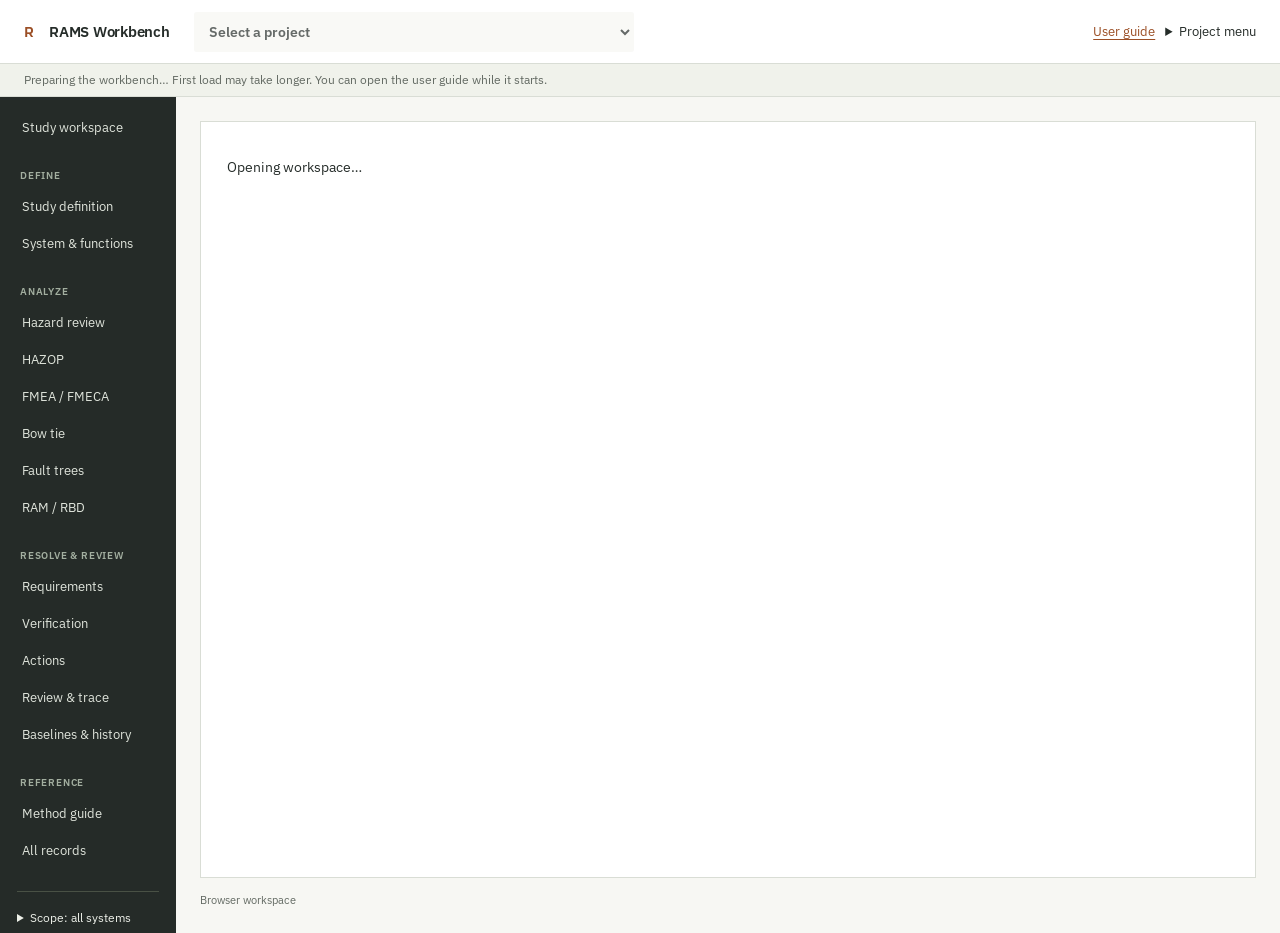
==== commit c4678a1a: "Publish RAMS Workbench 0.4.0 with user guide and narrated walkthrough" ====
--- a/index.html
+++ b/index.html
@@ -11,17 +11,18 @@
   <body>
     <a class="skip" href="#main">Skip to workspace</a>
     <header>
-      <strong class="brand">RAMS Workbench</strong
+      <strong class="brand"><span class="brand-mark" aria-hidden="true">R</span>RAMS Workbench</strong
       ><label class="sr-only" for="projects">Project</label
       ><select id="projects">
         <option value="">Select a project</option></select
       ><span id="revision"></span>
       <div class="header-actions">
-        <button id="export">Download study</button>
+        <a class="guide-link" href="./guide/" target="_blank" rel="noopener" aria-label="User guide (opens in a new tab)">User guide</a>
         <details class="project-menu">
           <summary>Project menu</summary>
           <div>
-            <button data-view="setup">Project setup</button>
+            <button id="export">Download study</button>
+            <button data-view="setup">Study definition</button>
             <button data-view="practice">Methods & study workflow</button>
             <button data-view="baselines">Baselines & history</button>
             <button id="reload">Reload project</button>
@@ -32,7 +33,7 @@
             <button id="restoreWorkspace">Restore workspace backup</button>
             <button id="previousWorkspace">Download previous workspace</button>
             <input id="restoreFile" type="file" accept=".sqlite3,.db,application/vnd.sqlite3" hidden>
-            <a href="./help.html">Browser help & downloads</a>
+            <a class="button" href="./guide/#1-open-the-workbench-and-protect-your-work" target="_blank" rel="noopener">Browser storage & recovery help</a>
             <hr>
             <button id="create">New project</button>
             <button data-import-project>Import project</button>
@@ -42,16 +43,32 @@
         </details>
       </div>
     </header>
+    <div id="studyProvenance" hidden>Fictional station study · parameters and evidence are synthetic.</div>
     <div id="notice" role="status" aria-live="polite"></div>
     <div class="shell">
-      <div class="study-navigation">
+      <button id="toggleNavigation" class="nav-toggle" aria-expanded="false" aria-controls="studyNavigation">Study navigation</button>
+      <div class="study-navigation" id="studyNavigation">
         <nav class="app-nav" aria-label="Study">
-          <button data-view="overview">Overview</button>
-          <button data-view="hazards">Safety</button>
-          <button data-view="ram">RAM</button>
-          <button data-view="evidence">Evidence</button>
+          <button data-view="overview">Study workspace</button>
+          <p class="nav-group">Define</p>
+          <button data-view="setup">Study definition</button>
+          <button data-view="system">System &amp; functions</button>
+          <p class="nav-group">Analyze</p>
+          <button data-view="hazards">Hazard review</button>
+          <button data-method="hazop">HAZOP</button>
+          <button data-method="fmeca">FMEA / FMECA</button>
+          <button data-method="bowtie">Bow tie</button>
+          <button data-method="fta">Fault trees</button>
+          <button data-view="ram">RAM / RBD</button>
+          <p class="nav-group">Resolve &amp; review</p>
+          <button data-view="requirements">Requirements</button>
+          <button data-view="evidence">Verification</button>
           <button data-view="actions">Actions</button>
-          <button data-view="review">Review</button>
+          <button data-view="review">Review &amp; trace</button>
+          <button data-view="baselines">Baselines &amp; history</button>
+          <p class="nav-group">Reference</p>
+          <button data-view="practice">Method guide</button>
+          <button data-library>All records</button>
         </nav>
         <details class="scope-menu">
           <summary id="scopeLabel">Scope: all systems</summary>
@@ -66,12 +83,19 @@
         <section id="workspace">
           <div id="content"><p role="status">Opening workspace…</p><noscript><p>Enable JavaScript to open the workspace.</p></noscript></div>
           <section id="inspector" aria-label="Selected record"></section>
+          <aside id="reviewDock" aria-label="Record workspace" hidden><div id="reviewDetail"></div><div id="reviewEditorSlot"></div></aside>
         </section>
         <footer>
-          <span id="studyMode">Local workspace</span> · Review states are declarations; project acceptance remains open.
+          <span id="studyMode">Local workspace</span>
+          <span id="appVersion"></span>
         </footer>
       </main>
     </div>
+    <dialog id="recordContext" aria-labelledby="contextTitle">
+      <div class="context-header"><h2 id="contextTitle">Related record</h2><button id="closeContext">Return to workspace</button></div>
+      <nav id="contextTrail" aria-label="Related record path"></nav>
+      <div id="contextRecord"></div>
+    </dialog>
     <dialog id="editor" aria-labelledby="editorTitle">
       <form id="entityForm">
         <div class="dialog-head">
--- a/style.css
+++ b/style.css
@@ -1,1436 +1,608 @@
+@font-face {
+  font-family: "IBM Plex Sans";
+  font-style: normal;
+  font-weight: 400;
+  font-display: swap;
+  src: url("./fonts/ibm-plex-sans-latin-400-normal.woff2") format("woff2");
+}
+@font-face {
+  font-family: "IBM Plex Sans";
+  font-style: normal;
+  font-weight: 600;
+  font-display: swap;
+  src: url("./fonts/ibm-plex-sans-latin-600-normal.woff2") format("woff2");
+}
 :root {
-  font-family:
-    Inter,
-    -apple-system,
-    BlinkMacSystemFont,
-    "Segoe UI",
-    sans-serif;
+  font-family: "IBM Plex Sans", -apple-system, BlinkMacSystemFont, "Segoe UI", sans-serif;
   font-size: 14px;
   line-height: 1.5;
-  color: #18313f;
-  background: #f7f9fb;
-  --ink: #18313f;
-  --muted: #5d707e;
-  --teal: #08677c;
-  --line: #dce5ea;
-  --soft: #edf6fa;
-  --amber: #865510;
-}
-* {
-  box-sizing: border-box;
-}
-body {
-  margin: 0;
-}
-button,
-input,
-select,
-textarea {
-  font: inherit;
-}
-button,
-.button {
-  border: 1px solid #bdccd5;
-  background: white;
-  border-radius: 4px;
-  padding: 8px 12px;
-  color: var(--ink);
-  cursor: pointer;
-  display: inline-block;
-  line-height: 1.4;
-  text-align: left;
-  text-decoration: none;
-}
-button:hover,
-.button:hover {
-  background: #edf5f8;
-  border-color: #7497a9;
-}
-button.primary {
-  background: var(--teal);
-  color: white;
-  border-color: var(--teal);
-}
-button:disabled {
-  opacity: 0.45;
-  cursor: default;
-}
-button.link {
-  border: 0;
-  background: none;
-  padding: 0;
-  color: var(--teal);
-  text-decoration: underline;
-  text-underline-offset: 3px;
-  font-weight: 600;
-}
-button:focus-visible,
-a:focus-visible,
-input:focus-visible,
-select:focus-visible,
-textarea:focus-visible,
-summary:focus-visible {
-  outline: 3px solid #bc7e14;
-  outline-offset: 3px;
-}
-input,
-select,
-textarea {
-  border: 1px solid #b6c7d1;
-  border-radius: 4px;
-  padding: 9px 10px;
-  background: white;
-  color: var(--ink);
-  width: 100%;
-  min-width: 0;
-}
-textarea {
-  resize: vertical;
-  min-height: 80px;
-}
-label {
-  display: block;
-  font-weight: 600;
-  font-size: 13px;
-}
-label > input,
-label > select,
-label > textarea {
-  display: block;
-  margin-top: 6px;
-  font-weight: 400;
-}
-h1,
-h2,
-h3,
-p {
-  margin: 0;
-}
-h1 {
-  font-size: 22px;
-  letter-spacing: -0.5px;
-  line-height: 1.3;
-}
-h2 {
-  font-size: 17px;
-  line-height: 1.4;
-}
-h3 {
-  font-size: 14px;
-}
-p {
-  margin: 8px 0;
-  line-height: 1.6;
-}
-header {
-  height: 64px;
-  background: #1b3441;
-  color: white;
-  display: flex;
-  gap: 18px;
-  align-items: center;
-  padding: 10px 22px;
-  position: sticky;
-  top: 0;
-  z-index: 5;
-}
-header .brand {
-  font-size: 19px;
-  white-space: nowrap;
-  letter-spacing: -0.4px;
-}
-header select {
-  width: 300px;
-}
-#revision {
-  font-size: 12px;
-  color: #cbdae2;
-  white-space: nowrap;
-}
-.header-actions {
-  margin-left: auto;
-  display: flex;
-  gap: 10px;
-  align-items: center;
-}
-.project-menu {
-  position: relative;
-}
-.project-menu summary {
-  cursor: pointer;
-  font-size: 13px;
-  white-space: nowrap;
-}
-.project-menu > div {
-  position: absolute;
-  right: 0;
-  top: 36px;
-  width: 220px;
-  background: white;
-  padding: 8px;
-  box-shadow: 0 8px 30px #172e4126;
-  border: 1px solid var(--line);
-}
-.project-menu button,
-.project-menu .button {
-  width: 100%;
-  margin: 3px 0;
-}
-.shell {
-  display: grid;
-  grid-template-columns: 110px 230px minmax(0, 1fr);
-  min-height: calc(100vh - 64px);
-}
-.app-nav {
-  background: #1b3441;
-  display: flex;
-  flex-direction: column;
-  padding-top: 8px;
-  gap: 7px;
-}
-.app-nav button {
-  border: 0;
-  border-left: 3px solid transparent;
-  border-radius: 0;
-  background: transparent;
-  color: #d5e2e8;
-  padding: 16px 13px;
-  font-size: 13px;
-  line-height: 1.5;
-}
-.app-nav button.active {
-  border-left-color: #47abc2;
-  background: #284b5d;
-  color: white;
-  font-weight: 700;
-}
-.app-nav small {
-  margin: auto 13px 24px;
-  color: #acbfca;
-  font-size: 11px;
-}
-.scope {
-  background: #f7fafc;
-  border-right: 1px solid var(--line);
-  padding: 22px 14px;
-}
-.section-head,
-.page-head {
-  display: flex;
-  justify-content: space-between;
-  align-items: center;
-  gap: 12px;
-}
-.scope .section-head {
-  align-items: baseline;
-  margin-bottom: 22px;
-}
-.scope h2 {
-  font-size: 14px;
-}
-.scope .section-head button {
-  font-size: 11px;
-  padding: 4px 7px;
-}
-.scope-all,
-#tree button {
-  width: 100%;
-  border: 0;
-  background: transparent;
-  padding: 10px 9px;
-  text-align: left;
-  overflow-wrap: anywhere;
-}
-.scope-all.active,
-#tree button.active {
-  background: #def0f8;
-  color: #075970;
-  font-weight: 650;
-}
-#tree button {
-  font-size: 13px;
-}
-#tree ul {
-  padding-left: 15px;
-  list-style: none;
-  margin: 0;
-}
-#tree > ul {
-  padding: 0;
-}
-.scope-note {
-  border-top: 1px solid var(--line);
-  margin-top: 24px;
-  padding: 16px 8px;
-  color: var(--muted);
-  font-size: 12px;
-}
-.scope-note button {
-  font-size: 12px;
-  margin-top: 12px;
-}
-main {
-  min-width: 0;
-  background: white;
-}
-#workspace {
-  display: grid;
-  grid-template-columns: minmax(320px, 1.2fr) minmax(340px, 1fr);
-  min-height: calc(100vh - 113px);
-}
-#workspace.wide {
-  display: block;
-}
-#content {
-  padding: 25px 24px;
-  min-width: 0;
-}
-#inspector {
-  padding: 25px 23px;
-  border-left: 1px solid var(--line);
-  background: #fff;
-  min-width: 0;
-}
-#inspector:empty {
-  display: none;
-}
-.page-head {
-  margin-bottom: 24px;
-}
-.page-head p {
-  font-size: 12px;
-  color: var(--muted);
-}
-.toolbar {
-  display: flex;
-  gap: 10px;
-  align-items: center;
-  margin-bottom: 16px;
-  flex-wrap: wrap;
-}
-.toolbar input {
-  flex: 1;
-  min-width: 140px;
-}
-.toolbar select {
-  width: auto;
-  max-width: 210px;
-}
-.subnav {
-  display: flex;
-  gap: 8px;
-  border-bottom: 1px solid var(--line);
-  margin: -6px 0 22px;
-}
-.subnav button {
-  border: 0;
-  border-radius: 0;
-  border-bottom: 3px solid transparent;
-  padding: 11px 10px;
-  background: none;
-}
-.subnav button.active {
-  border-bottom-color: var(--teal);
-  color: var(--teal);
-  font-weight: 700;
-}
-.segmented {
-  display: flex;
-  gap: 5px;
-  margin-bottom: 22px;
-}
-.segmented button {
-  font-size: 12px;
-  padding: 5px 10px;
-  border-color: var(--line);
-}
-.segmented button.active {
-  color: white;
-  background: var(--teal);
-  border-color: var(--teal);
-}
-.table-wrap {
-  overflow: auto;
-  border: 1px solid var(--line);
-  border-radius: 4px;
-}
-table {
-  border-collapse: collapse;
-  width: 100%;
-  text-align: left;
-  font-size: 13px;
-}
-th,
-td {
-  padding: 13px 12px;
-  vertical-align: top;
-  line-height: 1.6;
-  border-bottom: 1px solid var(--line);
-}
-th {
-  font-size: 11px;
-  font-weight: 600;
-  letter-spacing: 0.15px;
-  color: var(--muted);
-  background: #f7f9fb;
-  white-space: nowrap;
-}
-tr:last-child td {
-  border-bottom: 0;
-}
-tr.selected {
-  background: #eaf6fc;
-}
-td .link {
-  font-size: 12px;
-}
-td .title {
-  display: block;
-  margin-top: 6px;
-}
-.hazard-table th,
-.hazard-table td {
-  padding: 12px 9px;
-}
-.hazard-table td:nth-child(2) {
-  min-width: 130px;
-}
-.badge {
-  display: inline-block;
-  background: #edf1f4;
-  padding: 3px 7px;
-  border-radius: 3px;
-  font-size: 11px;
-  white-space: normal;
-  line-height: 1.5;
-}
-.badge.warn {
-  background: #fff1cf;
-  color: #85510b;
-}
-.badge.good {
-  background: #e8f3ee;
-  color: #246448;
-}
-.muted {
-  color: var(--muted);
-  font-size: 12px;
-}
-.error {
-  color: #a13129;
-}
-.eyebrow {
-  font-size: 11px;
-  color: var(--muted);
-  letter-spacing: 1px;
-  text-transform: uppercase;
-  margin: 0 0 6px;
-}
-.inspector-head {
-  display: flex;
-  align-items: start;
-  justify-content: space-between;
-  gap: 16px;
-  margin-bottom: 12px;
-}
-.inspector-head h2 {
-  font-size: 23px;
-  letter-spacing: -0.4px;
-}
-.inspector-title {
-  font-size: 16px;
-  font-weight: 600;
-  line-height: 1.5;
-  margin-bottom: 20px;
-}
-.detail-section {
-  border-top: 1px solid var(--line);
-  padding: 20px 0;
-}
-.detail-section h3 {
-  margin-bottom: 14px;
-}
-.detail-section .section-head {
-  margin-bottom: 15px;
-}
-.detail-section .section-head h3 {
-  margin: 0;
-}
-.facts {
-  display: grid;
-  grid-template-columns: 1fr 1fr;
-  gap: 20px;
-  margin: 14px 0 20px;
-}
-.facts dt,
-.risk dt {
-  font-size: 12px;
-  color: var(--muted);
-  margin-bottom: 6px;
-}
-.facts dd,
-.risk dd {
-  margin: 0;
-  font-size: 13px;
-  overflow-wrap: anywhere;
-}
-.risk {
-  display: grid;
-  grid-template-columns: 1fr 1fr;
-  gap: 20px;
-}
-.risk > div + div {
-  border-left: 1px solid var(--line);
-  padding-left: 20px;
-}
-.risk strong {
-  display: block;
-  margin-bottom: 7px;
-}
-.trace-row {
-  border: 1px solid var(--line);
-  border-bottom: 0;
-  padding: 13px 12px;
-  display: flex;
-  gap: 12px;
-  align-items: start;
-  justify-content: space-between;
-}
-.trace-row:last-child {
-  border-bottom: 1px solid var(--line);
-}
-.trace-row .title {
-  margin: 5px 0 7px;
-  font-size: 13px;
-}
-.trace-row .actions {
-  display: flex;
-  flex-direction: column;
-  gap: 8px;
-  align-items: end;
-  flex-shrink: 0;
-}
-.trace-row .actions button {
-  font-size: 11px;
-  padding: 6px 8px;
-}
-.record-row {
-  padding: 12px 0;
-  border-bottom: 1px solid var(--line);
-}
-.record-row:last-child {
-  border-bottom: 0;
-}
-.record-row .muted {
-  margin-top: 5px;
-}
-.empty {
-  color: var(--muted);
-  padding: 35px 5px;
-  font-size: 13px;
-}
-.pagination {
-  display: flex;
-  align-items: center;
-  justify-content: space-between;
-  margin-top: 16px;
-  gap: 8px;
-  font-size: 12px;
-  color: var(--muted);
-}
-.pagination button {
-  font-size: 11px;
-  padding: 5px 9px;
-}
-.buttons {
-  display: flex;
-  gap: 8px;
-  flex-wrap: wrap;
-}
-.form-grid {
-  display: grid;
-  grid-template-columns: 1fr 1fr;
-  gap: 16px;
-}
-.form-grid .full {
-  grid-column: 1/-1;
-}
-.form-grid fieldset {
-  border: 0;
-  padding: 14px 0 0;
-  margin: 0;
-  border-top: 1px solid var(--line);
-  grid-column: 1/-1;
-}
-.form-grid fieldset legend {
-  font-weight: 700;
-  font-size: 14px;
-  padding: 0 0 8px;
-}
-.form-actions {
-  display: flex;
-  justify-content: end;
-  gap: 8px;
-  margin-top: 24px;
-  border-top: 1px solid var(--line);
-  padding-top: 18px;
-}
-.read-only {
-  padding: 9px 0;
-  color: var(--muted);
-  font-size: 13px;
-}
-.settings {
-  max-width: 900px;
-}
-.settings section {
-  border-top: 1px solid var(--line);
-  padding: 22px 0;
-}
-.settings section:first-of-type {
-  border-top: 0;
-}
-.settings .form-grid {
-  margin-top: 18px;
-}
-.settings h2 {
-  margin-bottom: 12px;
-}
-.settings .table-wrap {
-  margin-top: 16px;
-}
-.settings details {
-  margin-top: 20px;
-}
-.settings summary {
-  cursor: pointer;
-  font-weight: 600;
-}
-.settings pre {
-  font-size: 11px;
-  max-height: 240px;
-  overflow: auto;
-  white-space: pre-wrap;
-  word-break: break-word;
-}
-.matrix input {
-  min-width: 120px;
-  padding: 6px;
-}
-.matrix th {
-  min-width: 80px;
-}
-.study-layout {
-  display: grid;
-  grid-template-columns: minmax(340px, 420px) minmax(320px, 1fr);
-  gap: 32px;
-}
-.topology {
-  border: 1px solid var(--line);
-  padding: 14px;
-  margin: 15px 0;
-  background: #fafcfd;
-}
-.topology .node {
-  padding: 10px 0 10px 14px;
-  border-left: 2px solid #b9d3df;
-  margin-left: 8px;
-}
-.topology .node-head {
-  display: flex;
-  align-items: center;
-  gap: 8px;
-  flex-wrap: wrap;
-}
-.topology select {
-  width: auto;
-  max-width: 220px;
-  font-size: 12px;
-  padding: 6px;
-}
-.topology button {
-  font-size: 11px;
-  padding: 5px 7px;
-}
-.topology .node-actions {
-  margin: 10px 0;
-  display: flex;
-  gap: 6px;
-  flex-wrap: wrap;
-}
-.metrics {
-  display: grid;
-  grid-template-columns: repeat(auto-fit, minmax(180px, 1fr));
-  border-block: 1px solid var(--line);
-  margin: 20px 0;
-}
-.metric {
-  padding: 20px 16px 20px 0;
-}
-.metric strong {
-  font-size: 24px;
-  font-variant-numeric: tabular-nums;
-  display: block;
-  overflow-wrap: anywhere;
-  letter-spacing: -0.5px;
-}
-.metric span {
-  font-size: 12px;
-  color: var(--muted);
-  display: block;
-  margin-top: 5px;
-}
-.results details {
-  margin: 20px 0;
-}
-.results summary {
-  cursor: pointer;
-  font-weight: 600;
-}
-.results ul {
-  font-size: 12px;
-  color: var(--muted);
-  padding-left: 20px;
-}
-.results h3 {
-  margin: 22px 0 12px;
-}
-.run-json {
-  white-space: pre-wrap;
-  word-break: break-word;
-  font-size: 11px;
-}
-.result-state {
-  font-size: 12px;
-  background: #edf5f8;
-  padding: 10px 12px;
-  margin-top: 14px;
-}
-.worksheet td {
-  min-width: 150px;
-}
-.worksheet td:first-child {
-  min-width: 200px;
-}
-.worksheet .table-wrap {
-  margin-bottom: 20px;
-}
-.dock {
-  border-top: 1px solid var(--line);
-  padding-top: 18px;
-  display: flex;
-  gap: 24px;
-  justify-content: space-between;
-}
-.dock p {
-  max-width: 700px;
-  font-size: 13px;
-}
-.diff {
-  font-family: ui-monospace, monospace;
-  font-size: 12px;
-  white-space: pre-wrap;
-}
-dialog {
-  border: 1px solid #c1d1da;
-  box-shadow: 0 20px 80px #122f4540;
-  border-radius: 7px;
-  padding: 26px;
-  width: min(700px, calc(100vw - 30px));
-  max-height: 90vh;
-}
-dialog::backdrop {
-  background: #152e4277;
-}
-.dialog-head {
-  display: flex;
-  justify-content: space-between;
-  align-items: start;
-  margin-bottom: 24px;
-  gap: 16px;
-}
-.dialog-head button {
-  font-size: 12px;
-}
-.dialog-head h2 {
-  font-size: 20px;
-}
-#entityError,
-#actionError {
-  margin-top: 16px;
-}
-#notice {
-  background: #fff4d7;
-  color: #66480e;
-  padding: 0 22px;
-  font-size: 13px;
-}
-#notice:not(:empty) {
-  padding: 9px 22px;
-}
-footer {
-  font-size: 11px;
-  color: var(--muted);
-  padding: 15px 24px;
-  border-top: 1px solid var(--line);
-}
-.sr-only,
-.skip:not(:focus) {
-  position: absolute;
-  width: 1px;
-  height: 1px;
-  overflow: hidden;
-  clip-path: inset(50%);
-}
-.skip:focus {
-  position: fixed;
-  left: 20px;
-  top: 12px;
-  z-index: 99;
-  background: white;
-  padding: 10px;
-  color: var(--teal);
-}
-[hidden] {
-  display: none !important;
-}
-@media (min-width: 1500px) {
-  #workspace {
-    grid-template-columns: minmax(430px, 1.2fr) minmax(400px, 1fr);
-  }
-}
-@media (max-width: 1200px) {
-  .shell {
-    grid-template-columns: 100px 190px minmax(0, 1fr);
-  }
-  #workspace {
-    display: block;
-  }
-  #inspector {
-    border-left: 0;
-    border-top: 1px solid var(--line);
-  }
-  .study-layout {
-    grid-template-columns: 1fr;
-  }
-  .header-actions {
-    gap: 8px;
-  }
-  header {
-    gap: 14px;
-  }
-  header select {
-    width: 240px;
-  }
-}
-@media (max-width: 760px) {
-  header {
-    height: auto;
-    position: static;
-    flex-wrap: wrap;
-    padding: 14px;
-  }
-  .brand {
-    flex: 1;
-  }
-  header select {
-    width: 100%;
-    order: 3;
-  }
-  #revision {
-    font-size: 11px;
-  }
-  .header-actions {
-    margin-left: 0;
-  }
-  .shell {
-    display: block;
-  }
-  .app-nav {
-    flex-direction: row;
-    overflow: auto;
-    gap: 0;
-    padding: 0;
-  }
-  .app-nav button {
-    padding: 12px;
-    flex-shrink: 0;
-    border-left: 0;
-    border-bottom: 3px solid transparent;
-    font-size: 12px;
-  }
-  .app-nav button.active {
-    border-bottom-color: #47abc2;
-  }
-  .app-nav small {
-    display: none;
-  }
-  .scope {
-    padding: 12px 16px;
-    border-right: 0;
-    border-bottom: 1px solid var(--line);
-  }
-  .scope .section-head {
-    margin-bottom: 8px;
-  }
-  .scope-all {
-    width: auto;
-  }
-  .scope #tree {
-    max-height: 150px;
-    overflow: auto;
-  }
-  .scope-note {
-    margin: 8px 0 0;
-    padding: 8px;
-    font-size: 11px;
-  }
-  .scope-note button {
-    margin: 0 0 0 10px;
-  }
-  #content,
-  #inspector {
-    padding: 22px 16px;
-  }
-  .form-grid {
-    grid-template-columns: 1fr;
-  }
-  .form-grid .full {
-    grid-column: auto;
-  }
-  .page-head {
-    align-items: start;
-  }
-  .page-head h1 {
-    font-size: 21px;
-  }
-  .facts,
-  .risk {
-    gap: 14px;
-  }
-  .metric strong {
-    font-size: 23px;
-  }
-  .dock {
-    display: block;
-  }
-  .dock button {
-    margin-top: 14px;
-  }
-  dialog {
-    padding: 20px;
-  }
-  footer {
-    padding: 14px 16px;
-  }
-  .project-menu summary {
-    font-size: 11px;
-  }
-  header .brand {
-    font-size: 17px;
-  }
-  .study-layout {
-    display: block;
-  }
-}
-#inspector p {
-  overflow-wrap: anywhere;
-}
-.app-nav {
-  max-height: calc(100vh - 64px);
-  position: sticky;
-  top: 64px;
-}
-.scope {
-  max-height: calc(100vh - 64px);
-  overflow: auto;
-  position: sticky;
-  top: 64px;
-}
-.results canvas {
-  display: block;
-}
-.obligation,
-.standard {
-  border-bottom: 1px solid var(--line);
-  padding: 14px 0;
-  margin-bottom: 12px;
-}
-.inspector-head #backRecord {
-  font-size: 11px;
-  margin-top: 9px;
-}
-#analysis h3 {
-  margin-top: 22px;
-}
-#analysis details .form-grid {
-  margin-top: 16px;
-}
-@media (min-width: 1201px) {
-  #workspace {
-    height: calc(100vh - 111px);
-    min-height: 600px;
-  }
-  #workspace:not(.wide) > #content,
-  #workspace:not(.wide) > #inspector {
-    overflow-y: auto;
-  }
-  #workspace.wide {
-    height: auto;
-    min-height: calc(100vh - 111px);
-  }
-}
-@media (max-width: 760px) {
-  .app-nav,
-  .scope {
-    position: static;
-    max-height: none;
-  }
-  .app-nav {
-    overflow: auto;
-  }
-}
-.app-nav button img {
-  display: block;
-  margin: 0 0 7px;
-  filter: invert(95%) sepia(8%) saturate(395%) hue-rotate(164deg);
-}
-@media (max-width: 760px) {
-  .app-nav button img {
-    display: none;
-  }
-}
-.hazard-head input {
-  width: 48%;
-  max-width: 270px;
-}
-.segmented .add-hazard {
-  margin-left: auto;
-  background: var(--teal);
-  color: white;
-  border-color: var(--teal);
-}
-.risk {
-  margin: 0;
-}
-.detail-section:has([data-decision]) .section-head {
-  margin-bottom: 0;
-}
-.hazard-table td:last-child {
-  min-width: 110px;
-}
-@media (max-width: 760px) {
-  .hazard-head {
-    flex-wrap: wrap;
-  }
-  .hazard-head input {
-    width: 100%;
-    max-width: none;
-  }
-  .segmented {
-    flex-wrap: wrap;
-  }
-}
-.mobile-state {
-  display: none;
-}
-.control-links {
-  margin-top: 16px;
-}
-.control-links summary {
-  font-size: 12px;
-  color: var(--muted);
-  cursor: pointer;
-}
-.detail-section:has(.control-links) {
-  padding-bottom: 16px;
-}
-@media (max-width: 760px) {
-  .app-nav {
-    display: grid;
-    grid-template-columns: repeat(3, minmax(0, 1fr));
-    overflow: visible;
-  }
-  .app-nav button {
-    min-height: 47px;
-    padding: 8px 10px;
-  }
-  .hazard-table th:nth-child(2),
-  .hazard-table td:nth-child(2) {
-    display: none;
-  }
-  .hazard-table td:first-child {
-    min-width: 130px;
-  }
-  .hazard-table td:nth-child(3) {
-    min-width: 75px;
-  }
-  .hazard-table td:last-child {
-    min-width: 105px;
-  }
-  .hazard-table th,
-  .hazard-table td {
-    padding: 10px 8px;
-  }
-  .mobile-state {
-    display: block;
-    margin-top: 7px;
-  }
-}
-.fta-layout {
-  display: grid;
-  grid-template-columns: minmax(0, 1fr);
-  gap: 28px;
-}
-.fta-layout details {
-  margin: 18px 0;
-}
-.fta-layout summary {
-  font-weight: 600;
-  cursor: pointer;
-}
-.fta-layout details label {
-  margin-top: 12px;
-}
-.check {
-  display: flex;
-  align-items: center;
-  gap: 9px;
-  margin-top: 18px;
-  font-size: 12px;
-}
-.check input {
-  width: auto;
-}
-.fta-layout .form-grid {
-  grid-template-columns: 1fr;
-}
-.fta-layout .toolbar button {
-  font-size: 12px;
-}
-.fta-layout .dock {
-  display: block;
-}
-.fta-layout .dock .buttons {
-  margin-top: 14px;
-}
-#unallocatedControls h2 {
-  font-size: 15px;
-}
-@media (max-width: 1200px) {
-  .fta-layout {
-    grid-template-columns: 1fr;
-  }
-}
-@media (max-width: 760px) {
-  .subnav {
-    overflow: auto;
-  }
-  .subnav button {
-    flex-shrink: 0;
-  }
-}
-.fta-layout {
-  grid-template-columns: minmax(0, 1fr);
-}
-.fta-layout > section {
-  min-width: 0;
-}
-@media (max-width: 1200px) {
-  .fta-layout {
-    grid-template-columns: minmax(0, 1fr);
-  }
-}
-.relationship-edit {
-  display: flex;
-  justify-content: space-between;
-  gap: 12px;
-  padding: 10px 0;
-  border-bottom: 1px solid var(--line);
-  font-size: 12px;
-}
-.relationship-edit button {
-  font-size: 11px;
-  align-self: start;
-}
-.relationship-edit small {
-  color: var(--muted);
-}
-#actionLinks {
-  margin-bottom: 24px;
-}
-@media (max-width: 760px) {
-  .subnav {
-    flex-wrap: wrap;
-    overflow: visible;
-    gap: 0;
-  }
-  .subnav button {
-    padding: 10px 9px;
-  }
-}
-.object-revision {
-  font-size: 11px;
-  font-weight: 500;
-  color: var(--muted);
-  letter-spacing: 0;
-  margin-left: 6px;
-}
-#inspector .inspector-title {
-  margin-bottom: 14px;
-}
-#inspector .facts {
-  margin: 8px 0 14px;
-}
-#inspector .detail-section {
-  padding: 16px 0;
-}
-.trace-row {
-  display: grid;
-  grid-template-columns: minmax(0, 1fr) 80px 104px;
-  gap: 10px;
-  padding: 11px 12px;
-}
-.trace-row .title {
-  line-height: 1.4;
-  margin: 5px 0;
-}
-.trace-row .requirement-status p {
-  margin: 0;
-}
-.requirement-gap {
-  grid-column: 1/-1;
-  margin: 0;
-}
-@media (max-width: 760px) {
-  .trace-row {
-    grid-template-columns: minmax(0, 1fr) 104px;
-  }
-  .trace-row .requirement-info {
-    grid-column: 1;
-  }
-  .trace-row .requirement-status {
-    grid-column: 1;
-  }
-  .trace-row .actions {
-    grid-column: 2;
-    grid-row: 1/3;
-  }
-}
-input,
-select,
-textarea {
-  border-color: #78919f;
-}
-h1,
-h2,
-h3,
-td,
-.record-row,
-.read-only {
-  overflow-wrap: anywhere;
-}
-.inspector-head > div {
-  min-width: 0;
-}
-.inspector-head > button {
-  flex-shrink: 0;
-}
-button.link {
-  overflow-wrap: anywhere;
-}
-
-/* Technical reader: typed artwork, quiet canvas, explicit reading scale. */
+  color: #252c29;
+  background: #f7f7f3;
+  --ink: #252c29;
+  --muted: #626962;
+  --line: #d9ddd5;
+  --soft: #f1f2ec;
+  --canvas: #f7f7f3;
+  --paper: #fff;
+  --graphite: #252b28;
+  --teal: #9b4f26;
+  --copper: #9b4f26;
+  --copper-soft: #f7ede5;
+  --amber: #866218;
+  --mono: "SFMono-Regular", Consolas, "Liberation Mono", monospace;
+}
+* { box-sizing: border-box; }
+body { margin: 0; min-width: 320px; }
+button, input, select, textarea { font: inherit; }
+button, .button {
+  display: inline-flex; align-items: center; justify-content: center; gap: 7px;
+  border: 1px solid #b5bbb1; border-radius: 3px; padding: 8px 12px;
+  min-height: 36px; background: #fff; color: var(--ink); cursor: pointer;
+  line-height: 1.35; text-align: left; text-decoration: none;
+  transition: background-color 100ms ease, border-color 100ms ease, transform 100ms ease;
+}
+button:hover, .button:hover { background: var(--soft); border-color: #8b9387; }
+button:active, .button:active { transform: translateY(1px); background: #e6e8df; }
+button.primary, .button.primary { background: var(--copper); border-color: var(--copper); color: #fff; font-weight: 600; }
+button.primary:hover, .button.primary:hover { background: #80401f; border-color: #80401f; }
+button:disabled { opacity: .45; cursor: default; transform: none; }
+button.link { display: inline; min-height: 0; border: 0; border-radius: 0; background: none; padding: 0; color: var(--copper); text-decoration: underline; text-underline-offset: 3px; font-weight: 600; }
+a { color: var(--copper); text-underline-offset: 3px; }
+button:focus-visible, a:focus-visible, input:focus-visible, select:focus-visible, textarea:focus-visible, summary:focus-visible, [tabindex]:focus-visible { outline: 2px solid var(--copper); outline-offset: 3px; }
+input, select, textarea { width: 100%; min-width: 0; border: 1px solid #949e90; border-radius: 3px; background: #fff; padding: 9px 10px; color: var(--ink); }
+input[type="checkbox"], input[type="radio"] { width: auto; accent-color: var(--copper); }
+input:read-only, textarea:read-only { background: var(--soft); }
+textarea { resize: vertical; min-height: 100px; line-height: 1.55; }
+label { display: block; font-weight: 600; font-size: 13px; }
+label > input, label > select, label > textarea { display: block; margin-top: 6px; font-weight: 400; }
+h1, h2, h3, h4, p { margin: 0; }
+h1 { font-size: 27px; font-weight: 600; letter-spacing: -.6px; line-height: 1.2; }
+h2 { font-size: 19px; font-weight: 600; letter-spacing: -.25px; line-height: 1.35; }
+h3, h4 { font-size: 14px; font-weight: 600; line-height: 1.45; }
+p { margin: 8px 0; line-height: 1.6; }
+h1, h2, h3, td, .record-row, .read-only { overflow-wrap: anywhere; }
+small { font-size: 12px; }
+hr { border: 0; border-top: 1px solid var(--line); }
+.muted { color: var(--muted); font-size: 13px; }
+.error { color: #a2352d; }
+.eyebrow { font-size: 11px; font-weight: 600; color: var(--muted); letter-spacing: .1em; text-transform: uppercase; margin: 0 0 7px; }
+.buttons { display: flex; gap: 8px; flex-wrap: wrap; align-items: center; }
+
+/* Persistent study map and compact project chrome. */
+body > header { height: 64px; display: flex; align-items: center; gap: 18px; padding: 0 24px 0 18px; background: #fff; border-bottom: 1px solid var(--line); position: sticky; top: 0; z-index: 20; }
+.brand { display: flex; align-items: center; gap: 9px; width: 158px; flex-shrink: 0; font-size: 15px; line-height: 1.2; font-weight: 600; letter-spacing: -.25px; }
+.brand-mark { display: inline-flex; align-items: center; justify-content: center; width: 22px; height: 26px; color: var(--copper); }
+.brand-mark svg { width: 22px; height: 26px; }
+#projects { width: min(440px, 38vw); border-color: transparent; background: var(--canvas); font-size: 14px; font-weight: 600; }
+#revision { color: var(--muted); font: 11px/1.4 var(--mono); white-space: nowrap; }
+.header-actions { display: flex; align-items: center; gap: 10px; margin-left: auto; }
+.guide-link { font-size:13px; white-space:nowrap; }
+.project-menu { position: relative; }
+.project-menu summary { cursor: pointer; font-size: 13px; white-space: nowrap; padding: 8px 0; }
+.project-menu > div { position: absolute; right: 0; top: 40px; width: 255px; max-height: calc(100dvh - 90px); overflow: auto; border: 1px solid #b5bbb1; background: #fff; padding: 7px; color: var(--ink); z-index: 30; }
+.project-menu button, .project-menu .button { justify-content: start; width: 100%; border: 0; border-radius: 0; padding: 9px 10px; min-height: 36px; margin: 0; }
+.project-menu hr { margin: 7px 0; }
+.example-menu summary { color: var(--muted); padding: 9px 10px; }
+.example-menu button { font-size: 13px; }
+.nav-toggle { display: none; }
+.shell { display: grid; grid-template-columns: 176px minmax(0, 1fr); align-items: start; min-height: calc(100dvh - 64px); }
+.study-navigation { position: sticky; top: 64px; height: calc(100dvh - 64px); overflow-y: auto; background: var(--graphite); color: #edf0e9; padding: 14px 10px 22px; scrollbar-width: thin; scrollbar-color: #636a60 var(--graphite); }
+.app-nav { display: flex; flex-direction: column; gap: 2px; }
+.app-nav button { display: flex; justify-content: start; gap: 9px; border: 0; border-left: 2px solid transparent; border-radius: 2px; background: transparent; width: 100%; min-height: 35px; padding: 8px 10px; color: #e0e5dc; font-size: 13px; line-height: 1.3; }
+.app-nav button:hover { background: #343c35; color: #fff; }
+.app-nav button.active { border-left-color: #d98c5a; background: #493b30; color: #fff; font-weight: 600; }
+.nav-icon, .app-nav button img { display: inline-flex; width: 16px; height: 16px; flex: 0 0 16px; opacity: .85; }
+.nav-icon svg { width: 16px; height: 16px; }
+.nav-group { margin: 21px 10px 5px; font-size: 10px; line-height: 1.4; letter-spacing: .08em; text-transform: uppercase; color: #a3afa0; font-weight: 600; }
+.app-nav small { color: #b3bcac; font-size: 12px; padding: 10px; }
+.scope-menu { margin: 22px 7px 0; padding-top: 16px; border-top: 1px solid #495145; font-size: 12px; }
+.scope-menu summary { cursor: pointer; line-height: 1.6; }
+.scope { padding: 14px 0 0; }
+.scope .section-head { margin-bottom: 12px; flex-wrap: wrap; }
+.scope h2 { font-size: 13px; }
+.scope .section-head button { padding: 4px 7px; font-size: 11px; min-height: 28px; }
+.scope-all, #tree button { width: 100%; justify-content: start; border: 0; border-radius: 0; padding: 8px 7px; background: transparent; color: #e0e5dc; overflow-wrap: anywhere; font-size: 12px; }
+.scope-all.active, #tree button.active { background: #493b30; color: #fff; }
+#tree ul { padding-left: 12px; list-style: none; margin: 0; }
+#tree > ul { padding-left: 0; }
+.scope-note { border-top: 1px solid #495145; margin-top: 16px; padding-top: 12px; font-size: 12px; color: #b5bfaf; }
+.scope-note button { margin-top: 10px; font-size: 12px; }
+main { min-width: 0; padding: 28px 32px 0; background: var(--canvas); }
+#workspace { display: grid; grid-template-columns: minmax(0, 1.2fr) minmax(330px, .85fr); min-height: calc(100dvh - 143px); max-width: 1680px; margin: 0 auto; background: #fff; border: 1px solid var(--line); }
+#workspace.wide, #workspace.board-workspace { display: block; }
+#content { min-width: 0; padding: 26px; }
+#inspector { min-width: 0; padding: 26px 24px; border-left: 1px solid var(--line); }
+#inspector:empty { display: none; }
+#inspector p { overflow-wrap: anywhere; }
+footer { display:flex; justify-content:space-between; flex-wrap:wrap; gap:8px; max-width: 1680px; margin: 0 auto; padding: 14px 0; font-size: 11px; color: var(--muted); }
+#notice { background: #fff2d5; color: #725317; padding: 0 24px; font-size: 13px; }
+#notice:not(:empty) { padding: 10px 24px; border-bottom: 1px solid #e5cf9c; }
+#studyProvenance { background: #f4f0e6; color: #67542b; padding: 7px 24px; border-bottom: 1px solid #dfd6c3; font-size: 12px; }
+
+.browser-status { display:flex; justify-content:space-between; align-items:center; gap:12px; padding:7px 24px; border-bottom:1px solid var(--line); background:#f0f2eb; color:var(--muted); font-size:12px; }
+.browser-status > div { display:flex; flex-wrap:wrap; gap:8px; }
+.browser-status.attention { background:#fff2d5; color:#725317; }
+.browser-status button { font-size:12px; }
+@media(max-width:760px) { .browser-status { flex-wrap:wrap; padding-inline:16px; } }
+
+/* Obligation board: hazard context, trace, then a concrete next action. */
+#workspace.board-workspace { border: 0; background: transparent; }
+.board-workspace > #content { padding: 0; }
+#workspace.board-workspace.dock-open { display: grid; grid-template-columns: minmax(0, 1fr) 400px; gap: 24px; align-items: start; }
+.work-heading { display: flex; justify-content: space-between; align-items: center; gap: 20px; margin: 0 0 24px; }
+.work-heading .metadata, .work-heading .muted { margin: 7px 0 0; color: var(--muted); font-size: 13px; }
+.work-heading .buttons { justify-content: end; flex-shrink: 0; }
+.hazard-switcher { display: grid; grid-template-columns: repeat(3, minmax(0, 1fr)); gap: 12px; margin-bottom: 14px; }
+.dock-open .hazard-switcher { display: none; }
+.hazard-choice { display: flex; flex-direction: column; align-items: start; justify-content: start; gap: 6px; min-width: 0; min-height: 76px; padding: 11px 14px; border-color: var(--line); background: #fff; }
+.hazard-choice.active { border-color: var(--copper); background: #fffaf6; box-shadow: inset 0 0 0 1px var(--copper); }
+.hazard-choice .record-id, .hazard-choice > span:first-child { font: 11px/1.4 var(--mono); color: var(--muted); }
+.hazard-choice.active .record-id, .hazard-choice.active > span:first-child { color: var(--copper); }
+.hazard-choice strong { font-size: 15px; line-height: 1.35; font-weight: 600; }
+.hazard-choice small { color: var(--muted); font-size: 12px; }
+.hazard-banner { padding: 16px 20px; background: #fff; border: 1px solid var(--line); border-bottom: 0; }
+.hazard-banner .hazard-title, .hazard-banner > .section-head { display: flex; align-items: baseline; gap: 12px; }
+.hazard-banner h1, .hazard-banner h2 { font-size: 21px; line-height: 1.3; }
+.hazard-banner .eyebrow { margin-bottom: 4px; }
+.hazard-banner .section-head { align-items: start; gap: 16px; }
+.hazard-banner .buttons { flex-shrink: 0; justify-content: end; gap: 6px; }
+.hazard-banner .buttons button { font-size: 12px; padding: 6px 9px; min-height: 32px; }
+.hazard-banner .hazard-boundary { font-size: 13px; color: var(--muted); margin: 9px 0 0; line-height: 1.4; }
+.hazard-banner .record-id { font: 13px/1.5 var(--mono); color: var(--ink); }
+.hazard-banner p { max-width: 85ch; font-size: 14px; }
+.hazard-banner .hazard-meta, .hazard-banner .boundary { color: var(--muted); font-size: 13px; }
+.risk-strip { display: flex; flex-wrap: wrap; gap: 10px 24px; margin-top: 12px; padding-top: 0; }
+.risk-strip > div, .risk-strip > span { min-width: 68px; }
+.risk-strip dt, .risk-strip small, .risk-strip .label { display: block; color: var(--muted); font-size: 12px; margin-bottom: 4px; }
+.risk-strip dd { margin: 0; font-size: 13px; }
+.risk-strip strong { font-weight: 600; }
+.board-toolbar { display: flex; align-items: center; justify-content: space-between; gap: 16px; background: #fff; border: 1px solid var(--line); border-top: 0; padding: 0 20px; }
+.board-tabs { display: flex; gap: 22px; align-self: stretch; }
+.board-tabs button { border: 0; border-bottom: 2px solid transparent; border-radius: 0; padding: 10px 0; min-height: 42px; background: transparent; color: var(--muted); font-size: 13px; white-space: nowrap; }
+.board-tabs button.active { border-bottom-color: var(--copper); color: var(--copper); font-weight: 600; }
+.board-toolbar input { max-width: 220px; padding: 6px 10px; font-size: 13px; }
+.obligation-board { background: #fff; border: 1px solid var(--line); border-top: 0; }
+.obligation-labels, .obligation-row { display: grid; grid-template-columns: minmax(0, 42fr) minmax(0, 34fr) minmax(0, 24fr); }
+.obligation-labels { padding: 11px 24px; color: var(--muted); font-size: 12px; font-weight: 600; letter-spacing: .02em; background: #f0f2eb; border-bottom: 1px solid var(--line); }
+.obligation-row { position: relative; padding: 21px 24px; border-bottom: 1px solid var(--line); transition: background-color 150ms ease; }
+.obligation-row:last-child { border-bottom: 0; }
+.obligation-row:hover { background: #fafaf6; }
+.obligation-row.selected { background: #fcf4ec; box-shadow: inset 3px 0 var(--copper); }
+.obligation-row > div { min-width: 0; padding-right: 24px; }
+.obligation-row > div:last-child { padding-right: 0; }
+.record-id { font-family: var(--mono); font-size: 11px; letter-spacing: .015em; }
+.requirement-cell h3 { font-size: 15px; line-height: 1.45; margin: 6px 0 10px; }
+.requirement-cell p, .evidence-cell p { font-size: 14px; margin: 6px 0; }
+.control-links { margin-top: 10px; font-size: 13px; }
+.control-links > span { display: block; margin-top: 8px; line-height: 1.55; }
+.control-links > span > span { display: block; margin-top: 3px; }
+.control-links .shared-label { display: block; margin-top: 10px; color: var(--muted); font-size: 12px; }
+button.record-title { display: inline; min-height: 0; padding: 0; border: 0; border-radius: 0; background: transparent; color: var(--ink); font-size: inherit; font-weight: 600; line-height: 1.45; text-align: left; }
+button.record-title:hover { color: var(--copper); text-decoration: underline; text-underline-offset: 3px; }
+button.text-action { display: inline; min-height: 0; padding: 3px 0; border: 0; border-radius: 0; background: transparent; color: var(--copper); text-decoration: underline; text-underline-offset: 3px; font-size: 13px; }
+.scope-note-inline { color: var(--muted); font-size: 13px !important; line-height: 1.5; }
+.control-links .link, .control-links a { font-size: 11px; font-family: var(--mono); }
+.control-links > div { margin-top: 5px; }
+.control-links summary { color: var(--muted); cursor: pointer; font-size: 12px; }
+.evidence-cell .link { font-size: 12px; text-align: left; }
+.evidence-cell .record-row { padding: 0 0 10px; margin: 0 0 10px; }
+.evidence-cell .record-row:last-child { padding-bottom: 0; margin-bottom: 0; border-bottom: 0; }
+.applicability, .obligation-scope { font-size: 13px; color: var(--muted); line-height: 1.5; margin-top: 10px; }
+.row-actions { display: flex; align-items: start; flex-direction: column; gap: 10px; }
+.row-actions button { font-size: 13px; max-width: 100%; white-space: normal; }
+.row-actions .badge { margin-bottom: 2px; }
+.dock-open .obligation-labels, .dock-open .obligation-row { grid-template-columns: minmax(0, 56fr) minmax(0, 44fr); }
+.dock-open .obligation-labels > :last-child { display: none; }
+.dock-open .row-actions { grid-column: 1; flex-direction: row; flex-wrap: wrap; align-items: center; padding-top: 14px; }
+.dock-open .hazard-banner .section-head { flex-wrap: wrap; }
+.dock-open .hazard-banner .buttons { justify-content: start; }
+.dock-open .board-toolbar { flex-wrap: wrap; gap: 0; padding-bottom: 10px; }
+.dock-open .board-toolbar input { max-width: none; }
+.board-empty { padding: 32px 24px; color: var(--muted); }
+.board-count { display: inline-block; margin-left: 6px; font-size: 12px; font-weight: 400; color: var(--muted); }
+.review-actions { margin-top: 28px; }
+.review-actions h2 { font-size: 16px; margin-bottom: 6px; }
+.next-action { display: flex; align-items: center; justify-content: space-between; gap: 20px; padding: 15px 0; border-bottom: 1px solid var(--line); }
+.next-action p { margin: 4px 0; }
+.next-action small { color: var(--muted); }
+.next-action > button { flex-shrink: 0; }
+#reviewDock { position: sticky; top: 84px; max-height: calc(100dvh - 104px); overflow-y: auto; min-width: 0; border: 1px solid var(--line); background: #fff; scrollbar-width: thin; overscroll-behavior: contain; scroll-margin-top: 84px; }
+.review-dock-head { display: flex; align-items: center; justify-content: space-between; gap: 12px; position: sticky; top: 0; z-index: 3; background: #fff; padding: 13px 20px; border-bottom: 1px solid var(--line); font-size: 12px; color: var(--muted); }
+.review-dock-head button { font-size: 12px; min-height: 30px; padding: 5px 9px; }
+#reviewDetail { padding: 0; }
+#reviewRecordBody { padding: 22px 20px; }
+#reviewDetail h2 { font-size: 22px; margin: 6px 0 12px; }
+#reviewDetail .inspector-title { font-size: 15px; }
+#reviewDock.editing #reviewDetail { display: none; }
+#reviewEditorSlot { min-width: 0; }
+#editor.docked-editor { position: static; width: 100%; max-width: none; margin: 0; border: 0; box-shadow: none; max-height: none; border-radius: 0; padding: 20px; background: #fff; color: var(--ink); overflow: visible; }
+.docked-editor .dialog-head h2 { font-size: 22px; }
+.docked-editor .form-grid { grid-template-columns: repeat(2, minmax(0, 1fr)); gap: 16px 12px; }
+.docked-editor input, .docked-editor select, .docked-editor textarea { font-size: 14px; }
+.docked-editor .form-actions { position: sticky; bottom: -1px; background: #fff; margin: 22px -20px -20px; padding: 14px 20px; border-top: 1px solid var(--line); z-index: 2; }
+#entityForm:has(#draftRecovery) .form-actions > .primary { display:none; }
+.board-workspace > #content { animation: board-enter 200ms ease-out both; }
+@keyframes board-enter { from { opacity: .65; transform: translateY(4px); } to { opacity: 1; transform: none; } }
+
+/* Study overview keeps its queue and latest results in reading order. */
+.workspace-overview { max-width: 1400px; margin: 0 auto; }
+.overview-hero { display: flex; align-items: start; justify-content: space-between; gap: 24px; padding-bottom: 24px; border-bottom: 1px solid var(--line); }
+.overview-hero h1 { max-width: 850px; }
+.overview-hero p:not(.eyebrow) { max-width: 90ch; color: var(--muted); }
+.overview-hero > button { flex-shrink: 0; }
+.study-summary { display: flex; flex-wrap: wrap; gap: 18px 28px; margin-top: 22px; }
+.study-summary > div, .study-summary > button { display: flex; align-items: baseline; gap: 7px; }
+.study-summary > button { padding: 0; border: 0; min-height: 0; background: transparent; }
+.study-summary strong { font-size: 22px; line-height: 1; font-weight: 600; font-variant-numeric: tabular-nums; }
+.study-summary span, .study-summary small { color: var(--muted); font-size: 13px; }
+.overview-work { display: grid; grid-template-columns: minmax(0, 2fr) minmax(280px, 1fr); gap: 36px; padding-top: 28px; }
+.overview-work > * { min-width: 0; }
+.overview-work .section-head { margin-bottom: 10px; }
+.overview-work h2 { font-size: 17px; }
+.review-queue { border-top: 1px solid var(--line); }
+.review-queue-item { width: 100%; display: grid; grid-template-columns: 28px minmax(0, 1fr) 116px 12px; align-items: start; gap: 14px; border: 0; border-bottom: 1px solid var(--line); border-radius: 0; background: transparent; padding: 18px 0; }
+.review-queue-item:hover { background: var(--soft); }
+.review-queue-item strong { display: block; font-size: 15px; font-weight: 600; }
+.review-queue-item .queue-meta { display: block; font-size: 13px; color: var(--muted); margin-top: 7px; }
+.queue-number { color: var(--muted); font: 11px/1.8 var(--mono); padding-top: 2px; }
+.queue-risk { display: block; padding-top: 2px; font-size: 13px; text-align: right; white-space: nowrap; }
+.queue-risk small { display: block; margin-top: 4px; color: var(--muted); font-size: 12px; white-space: normal; }
+.review-queue-item > .queue-meta { margin-top: 2px; text-align: right; }
+.analysis-summary { border-left: 1px solid var(--line); padding-left: 28px; }
+.run-summary { padding: 18px 0; border-bottom: 1px solid var(--line); }
+.run-summary:first-of-type { border-top: 1px solid var(--line); }
+.run-summary .metrics { margin: 12px 0; border: 0; grid-template-columns: repeat(2, minmax(0, 1fr)); gap: 10px; }
+.run-summary .metric { padding: 0; }
+.run-summary .metric strong { font-size: 21px; }
+.run-summary .muted, .analysis-summary > p { font-size: 13px; }
+.run-summary dl { display: grid; gap: 14px; margin: 16px 0 0; }
+.run-summary dl > div { min-width: 0; }
+.run-summary dt { font-size: 13px; color: var(--muted); }
+.run-summary dd { margin: 4px 0 0; font-size: 22px; line-height: 1.2; font-variant-numeric: tabular-nums; letter-spacing: -.3px; }
+.workspace-tools { margin-top: 24px; border-top: 1px solid var(--line); padding-top: 20px; }
+.workspace-tools h3 { margin-bottom: 12px; }
+.workspace-tools button { display: block; width: 100%; text-align: left; justify-content: start; border: 0; border-bottom: 1px solid var(--line); border-radius: 0; background: transparent; padding: 10px 0; font-size: 13px; }
+
+/* Shared record, worksheet and method vocabulary. */
+.section-head, .page-head { display: flex; justify-content: space-between; align-items: center; gap: 16px; }
+.page-head { margin-bottom: 24px; }
+.page-head p { font-size: 13px; color: var(--muted); }
+.view-intro { color: var(--muted); max-width: 95ch; margin: -10px 0 22px; }
+.toolbar { display: flex; gap: 10px; align-items: center; flex-wrap: wrap; margin-bottom: 18px; }
+.toolbar input { flex: 1; min-width: 140px; max-width: 440px; }
+.toolbar select { width: auto; max-width: 240px; }
+.subnav { display: flex; flex-wrap: wrap; gap: 20px; border-bottom: 1px solid var(--line); margin: -6px 0 24px; }
+.subnav button { border: 0; border-bottom: 2px solid transparent; border-radius: 0; padding: 11px 0; background: transparent; color: var(--muted); }
+.subnav button.active { border-bottom-color: var(--copper); color: var(--copper); font-weight: 600; }
+.segmented { display: flex; flex-wrap: wrap; gap: 6px; margin-bottom: 20px; }
+.segmented button { font-size: 13px; padding: 7px 11px; }
+.segmented button.active { color: #fff; background: var(--copper); border-color: var(--copper); }
+.segmented .add-hazard { margin-left: auto; }
+.table-wrap { overflow: auto; max-width: 100%; border-block: 1px solid var(--line); }
+table { width: 100%; border-collapse: collapse; text-align: left; font-size: 13px; }
+th, td { padding: 13px 12px; vertical-align: top; line-height: 1.55; border-bottom: 1px solid var(--line); }
+th { font-size: 12px; font-weight: 600; color: var(--muted); background: #f1f3ed; white-space: nowrap; }
+tr:last-child td { border-bottom: 0; }
+tr.selected { background: var(--copper-soft); }
+td .link { font-size: 12px; }
+td .title { display: block; margin-top: 6px; }
+td p { margin: 4px 0; }
+.hazard-table th, .hazard-table td { padding: 12px 9px; }
+.hazard-table td:nth-child(2) { min-width: 140px; }
+.hazard-table td:last-child { min-width: 110px; }
+.badge { display: inline-block; background: #ecefe8; color: #4f584b; border-radius: 3px; padding: 3px 7px; font-size: 11px; line-height: 1.45; white-space: normal; }
+.badge.warn { background: #faedcf; color: #785716; }
+.badge.good { background: #e8f0e5; color: #3e6335; }
+.inspector-head { display: flex; justify-content: space-between; align-items: start; gap: 16px; margin-bottom: 14px; }
+.inspector-head > div { min-width: 0; }
+.inspector-head > button { flex-shrink: 0; }
+.inspector-head h2 { font-size: 22px; letter-spacing: -.4px; }
+.inspector-head #backRecord { font-size: 12px; margin-top: 7px; }
+.inspector-title { font-size: 16px; font-weight: 600; line-height: 1.5; margin-bottom: 18px; }
+.object-revision { font: 11px/1.5 var(--mono); color: var(--muted); letter-spacing: 0; margin-left: 6px; }
+.detail-section { border-top: 1px solid var(--line); padding: 18px 0; }
+.detail-section h3, .detail-section .section-head { margin-bottom: 14px; }
+.detail-section .section-head h3 { margin: 0; }
+.facts { display: grid; grid-template-columns: minmax(0, 1fr) minmax(0, 1fr); gap: 18px; margin: 12px 0 18px; }
+.facts dt, .risk dt { font-size: 12px; color: var(--muted); margin-bottom: 5px; }
+.facts dd, .risk dd { margin: 0; font-size: 13px; overflow-wrap: anywhere; }
+.risk { display: grid; grid-template-columns: minmax(0, 1fr) minmax(0, 1fr); gap: 20px; margin: 0; }
+.risk > div + div { border-left: 1px solid var(--line); padding-left: 20px; }
+.risk strong { display: block; margin-bottom: 7px; }
+.trace-row { border: 1px solid var(--line); border-bottom: 0; padding: 12px; display: grid; grid-template-columns: minmax(0, 1fr) 80px 104px; gap: 10px; align-items: start; }
+.trace-row:last-child { border-bottom: 1px solid var(--line); }
+.trace-row .title { margin: 5px 0; font-size: 13px; line-height: 1.45; }
+.trace-row .actions { display: flex; flex-direction: column; gap: 8px; align-items: end; }
+.trace-row .actions button { font-size: 12px; padding: 6px 8px; }
+.trace-row .requirement-status p { margin: 0; }
+.requirement-gap { grid-column: 1 / -1; margin: 0; }
+.record-row { padding: 13px 0; border-bottom: 1px solid var(--line); }
+.record-row:last-child { border-bottom: 0; }
+.record-row .muted { margin-top: 5px; }
+.empty { color: var(--muted); padding: 35px 5px; font-size: 13px; }
+.pagination { display: flex; align-items: center; justify-content: space-between; margin-top: 16px; gap: 8px; font-size: 12px; color: var(--muted); }
+.pagination button { font-size: 12px; padding: 5px 9px; min-height: 30px; }
+.form-grid { display: grid; grid-template-columns: repeat(2, minmax(0, 1fr)); gap: 18px 16px; }
+.form-grid .full { grid-column: 1 / -1; }
+.form-grid fieldset { border: 0; border-top: 1px solid var(--line); padding: 16px 0 0; margin: 0; grid-column: 1 / -1; min-width: 0; }
+.form-grid fieldset legend { font-weight: 600; font-size: 14px; padding: 0 8px 6px 0; }
+.form-actions { display: flex; justify-content: end; gap: 8px; margin-top: 24px; border-top: 1px solid var(--line); padding-top: 18px; }
+.form-section { border-top: 1px solid var(--line); padding-top: 16px; margin-top: 8px; }
+.form-section h3 { grid-column: 1 / -1; margin: 0 0 6px; font-size: 14px; }
+.read-only { padding: 9px 0; color: var(--muted); font-size: 13px; }
+.settings { max-width: 1080px; }
+.settings section { border-top: 1px solid var(--line); padding: 24px 0; }
+.settings section:first-of-type { border-top: 0; }
+.settings .form-grid { margin-top: 18px; }
+.settings h2 { margin-bottom: 12px; }
+.settings .table-wrap { margin-top: 16px; }
+.settings details { margin-top: 20px; }
+.settings summary, .results summary, .fta-layout summary { cursor: pointer; font-weight: 600; }
+.settings pre { font-size: 12px; max-height: 260px; overflow: auto; white-space: pre-wrap; word-break: break-word; }
+.matrix input { min-width: 120px; padding: 6px; }
+.matrix th { min-width: 80px; }
+.study-layout { display: grid; grid-template-columns: minmax(340px, 420px) minmax(320px, 1fr); gap: 32px; }
+.topology { border: 1px solid var(--line); padding: 16px; margin: 16px 0; background: #fafbf7; }
+.topology .node { padding: 10px 0 10px 14px; border-left: 2px solid #bcc4b4; margin-left: 8px; }
+.topology .node-head { display: flex; align-items: center; gap: 8px; flex-wrap: wrap; }
+.topology select { width: auto; max-width: 240px; font-size: 13px; padding: 6px; }
+.topology button { font-size: 12px; padding: 5px 7px; min-height: 30px; }
+.topology .node-actions { margin: 10px 0; display: flex; gap: 6px; flex-wrap: wrap; }
+.metrics { display: grid; grid-template-columns: repeat(auto-fit, minmax(180px, 1fr)); border-block: 1px solid var(--line); margin: 20px 0; }
+.metric { padding: 20px 16px 20px 0; }
+.metric strong { display: block; font-size: 25px; font-weight: 600; font-variant-numeric: tabular-nums; overflow-wrap: anywhere; letter-spacing: -.5px; }
+.metric span { display: block; font-size: 13px; color: var(--muted); margin-top: 5px; }
+.results details { margin: 20px 0; }
+.results ul { font-size: 13px; color: var(--muted); padding-left: 20px; }
+.results h3, #analysis h3 { margin: 22px 0 12px; }
+.results canvas { display: block; }
+.run-json, .diff { white-space: pre-wrap; overflow-wrap: anywhere; font: 12px/1.6 var(--mono); }
+.result-state { font-size: 13px; background: var(--soft); padding: 11px 14px; margin-top: 14px; }
+.worksheet td { min-width: 150px; }
+.worksheet td:first-child { min-width: 200px; }
+.worksheet .table-wrap { margin-bottom: 20px; }
+.dock { border-top: 1px solid var(--line); padding-top: 20px; display: flex; gap: 24px; justify-content: space-between; }
+.dock p { max-width: 700px; font-size: 13px; }
+.obligation, .standard { border-bottom: 1px solid var(--line); padding: 16px 0; margin-bottom: 14px; }
+#analysis details .form-grid { margin-top: 16px; }
+.hazard-head input { width: 48%; max-width: 300px; }
+.mobile-state { display: none; }
+.fta-layout { display: grid; grid-template-columns: minmax(0, 1fr); gap: 28px; }
+.fta-layout > section { min-width: 0; }
 .fta-layout > section:first-child { display: grid; grid-template-columns: minmax(0, 1fr) auto; gap: 12px 24px; align-items: start; }
 .fta-layout > section:first-child form { padding: 16px 0; }
+.fta-layout details { margin: 18px 0; }
+.fta-layout details label { margin-top: 12px; }
+.fta-layout .form-grid { grid-template-columns: minmax(0, 1fr); }
 .fta-layout .fta-basis { margin: 0; }
-.fta-layout .fta-basis > summary { padding: 10px 0; font-size: 13px; }
+.fta-basis > summary { padding: 10px 0; font-size: 13px; }
 .fta-layout .fta-basis .form-grid { grid-template-columns: repeat(2, minmax(0, 1fr)); }
-.fta-run-control { padding-top: 1px; }
-@media (max-width: 760px) {
-  .fta-layout > section:first-child { grid-template-columns: minmax(0, 1fr); }
-  .fta-layout .fta-basis .form-grid { grid-template-columns: minmax(0, 1fr); }
-}
+.fta-run-control { display: flex; gap: 8px; flex-wrap: wrap; padding-top: 1px; }
+.fta-run-control p { width: 100%; font-size: 13px; max-width: 360px; }
+.fta-layout .toolbar button { font-size: 13px; }
+.fta-layout .dock { display: block; }
+.fta-layout .dock .buttons { margin-top: 14px; }
+.check { display: flex; align-items: center; gap: 9px; margin-top: 18px; font-size: 13px; }
+#unallocatedControls h2 { font-size: 16px; }
+.relationship-edit { display: flex; justify-content: space-between; gap: 12px; padding: 12px 0; border-bottom: 1px solid var(--line); font-size: 13px; }
+.relationship-edit button { font-size: 12px; align-self: start; }
+.relationship-edit small { color: var(--muted); }
+#actionLinks { margin-bottom: 24px; }
 .ram-graphic { margin-bottom: 28px; }
-.ram-graphic h2 { font-size: 16px; }
-
+.ram-graphic h2 { font-size: 17px; }
 .ram-graphic .engineering-diagram { --engineering-fit-height: 420px; }
-
-/* A study has one navigation hierarchy in both the workbench and saved output. */
-.shell { display: block; }
-.study-navigation { display:flex; align-items:center; justify-content:space-between; gap:20px; padding:0 28px; border-bottom:1px solid var(--line); background:white; }
-.app-nav { position:static; display:flex; flex-direction:row; gap:24px; padding:0; width:auto; border:0; background:transparent; }
-.app-nav button { width:auto; min-height:0; padding:16px 2px 13px; border:0; border-bottom:3px solid transparent; border-radius:0; background:transparent; font-size:14px; font-weight:600; color:var(--muted); }
-.app-nav button.active { color:var(--teal); border-bottom-color:var(--teal); background:transparent; }
-.scope-menu { position:relative; font-size:13px; }
-.scope-menu summary { cursor:pointer; }
-.scope-menu .scope { position:absolute; right:0; top:32px; width:340px; max-height:70vh; overflow:auto; z-index:4; background:white; border:1px solid var(--line); box-shadow:0 8px 25px #18313f18; padding:18px; }
-main { padding:28px; min-width:0; }
-#workspace { max-width:1500px; margin:0 auto; grid-template-columns:minmax(0,1.25fr) minmax(320px,.85fr); }
-#workspace.wide { display:block; }
-#content { min-width:0; }
-#inspector { min-width:0; }
-.study-heading { margin:4px 0 24px; max-width:1000px; }
-.study-heading h1 { font-size:30px; font-weight:650; margin:6px 0 12px; }
-.study-heading p { color:var(--muted); }
-.study-totals { display:flex; border-top:1px solid var(--line); border-bottom:1px solid var(--line); margin-bottom:28px; }
-.study-totals button { flex:1; border:0; border-radius:0; background:transparent; padding:18px 14px; color:var(--muted); }
-.study-totals strong { font-size:27px; color:var(--ink); margin-right:8px; font-weight:600; }
-.overview-section { margin:30px 0; }
-.overview-section .section-head { margin-bottom:12px; }
-.overview-section td p { margin:4px 0; max-width:520px; }
-.overview-section h2 { margin-bottom:12px; }
-.review-summary { display:flex; justify-content:space-between; align-items:center; gap:24px; padding:24px 0; border-top:1px solid var(--line); }
-.run-list { display:flex; gap:12px; margin:18px 0 24px; flex-wrap:wrap; }
-.run-list button { padding:15px 20px; min-width:250px; flex:1; }
-.run-list button span { display:block; margin-top:6px; font-size:13px; color:var(--muted); }
-.run-list .active { border-color:var(--teal); background:var(--soft); box-shadow:inset 0 -2px var(--teal); }
-.run-purpose { border-left:3px solid var(--teal); padding:1px 18px; margin:0 0 26px; }
-#ramRunBody > .results { max-width:1040px; }
-#ramRunBody .ram-graphic { margin-top:32px; }
-#ramRunBody .results .metrics { grid-template-columns:repeat(3,minmax(0,1fr)); }
-.snapshot-mode :is([data-edit],[data-add],[data-related],[data-decision],[data-link],[data-link-input],#addItem,#create,#example,#methodExample,#completeExample,#import,#reload,#freeze,#allocateBarrier,#exportArchive,[data-view="setup"],[data-compare],.fta-run-control) { display:none !important; }
-.snapshot-mode .project-menu label { display:none; }
-.snapshot-mode #ftaForm :is(input,textarea,select) { pointer-events:none; }
-.snapshot-mode .fta-basis { display:none; }
-.snapshot-mode .fta-layout { display:block; }
-.snapshot-mode .fta-layout > section:empty { display:none; }
-header { height:auto; min-height:64px; flex-wrap:wrap; }
-header select { flex:1; max-width:520px; min-width:200px; }
-header .brand { font-size:17px; }
-footer { max-width:1500px; margin:32px auto 0; }
-@media(max-width:900px) {
-  #workspace { grid-template-columns:minmax(0,1fr); }
-  #inspector { border-left:0; border-top:1px solid var(--line); margin-top:20px; }
-  header { gap:10px; padding:12px 18px; }
-  header .brand { width:auto; }
-  #revision { display:none; }
-  .header-actions { margin-left:0; }
-  .study-navigation { padding:0 18px; flex-wrap:wrap; gap:0; }
-  .app-nav { flex:1; justify-content:space-between; gap:16px; }
-  .scope-menu { padding-bottom:10px; }
-  main { padding:22px 18px; }
-  .study-heading h1 { font-size:26px; }
-}
-@media(max-width:560px) {
-  header .brand { display:none; }
-  header select { max-width:none; width:100%; flex-basis:100%; }
-  .header-actions { width:100%; justify-content:space-between; }
-  .app-nav { width:100%; gap:8px; }
-  .app-nav button { font-size:13px; padding:14px 0 11px; }
-  .study-totals { flex-wrap:wrap; }
-  .study-totals button { flex-basis:50%; padding:12px 4px; }
-  .study-totals strong { font-size:24px; }
-  .review-summary { display:block; }
-  #ramRunBody .results .metrics { grid-template-columns:1fr; }
-  .scope-menu .scope { right:auto; left:0; width:min(340px,calc(100vw - 36px)); }
-}
-
-/* Task-led workspace: one working sheet, compact chrome, and actionable evidence. */
-body { background:#edf2f5; }
-main { background:transparent; padding:20px 24px; }
-#workspace { background:#fff; border:1px solid var(--line); border-radius:8px; min-height:calc(100vh - 210px); }
-#content { padding:24px; }
-#inspector { border-radius:0 8px 8px 0; }
-.study-heading { margin:0 0 20px; max-width:1100px; }
-.study-heading h1 { font-size:26px; margin:5px 0 8px; }
-.study-heading > p:last-child { max-width:96ch; }
-.study-totals { margin-bottom:24px; }
-.study-totals button { padding:12px 16px; display:flex; align-items:baseline; gap:10px; }
-.study-totals button:hover { background:var(--soft); }
-.study-totals strong { font-size:25px; margin:0; font-variant-numeric:tabular-nums; }
-.overview-section { margin:24px 0; }
-.overview-section h2 { margin:0; }
-.overview-columns { display:grid; grid-template-columns:minmax(0,1.35fr) minmax(0,1fr); gap:28px; }
-.overview-columns .overview-section { min-width:0; margin:0; }
-.attention-grid { display:grid; grid-template-columns:repeat(3,minmax(0,1fr)); border-top:1px solid var(--line); border-bottom:1px solid var(--line); background:#f7fafb; }
-.attention-grid button { padding:16px 18px; border:0; border-radius:0; background:transparent; display:grid; grid-template-columns:auto 1fr; column-gap:14px; }
-.attention-grid button + button { border-left:1px solid var(--line); }
-.attention-grid button:hover { background:var(--soft); }
-.attention-grid strong { grid-row:span 2; font-size:28px; font-weight:600; font-variant-numeric:tabular-nums; }
-.attention-grid span { font-weight:600; align-self:center; }
-.attention-grid small { color:var(--muted); margin-top:5px; }
-.next-action { display:flex; align-items:center; justify-content:space-between; gap:12px; border-bottom:1px solid var(--line); padding:13px 0; }
-.next-action p { margin:4px 0; }
-.next-action small { color:var(--muted); }
-.next-action > button { flex-shrink:0; }
-.table-wrap { border:0; border-radius:0; border-bottom:1px solid var(--line); }
-th { background:#f5f8fa; font-size:12px; }
-td,th { padding:12px; }
-td { overflow-wrap:anywhere; }
-td p { margin:4px 0; }
-.table-wrap:focus-visible { outline:3px solid #bc7e14; outline-offset:2px; }
-.view-intro { color:var(--muted); max-width:95ch; margin:-10px 0 20px; }
-.segmented { flex-wrap:wrap; gap:6px; margin-bottom:18px; }
-.segmented button { font-size:13px; padding:8px 12px; }
-.owner-filter { display:flex; align-items:center; gap:12px; }
-.owner-filter select { margin:0; }
-.action-links { font-size:12px; }
-.action-links .link { font-weight:500; }
-.setup-path { display:grid; grid-template-columns:repeat(3,minmax(0,1fr)); gap:16px; margin-top:16px; }
-.setup-path button { padding:18px; }
-.setup-path span { display:block; color:var(--muted); margin-top:8px; }
-.welcome { max-width:980px; margin:30px auto; }
-.welcome h1 { max-width:650px; font-size:34px; margin:12px 0 18px; }
-.welcome > p { max-width:76ch; color:var(--muted); }
-.welcome .buttons { margin:24px 0 36px; }
-.start-path { list-style:none; padding:24px 0; margin:0; display:grid; grid-template-columns:repeat(3,minmax(0,1fr)); gap:28px; border-top:1px solid var(--line); border-bottom:1px solid var(--line); }
-.start-path strong,.start-path span { display:block; }
-.start-path span { color:var(--muted); margin-top:8px; }
-.empty-workflow { max-width:750px; padding:28px 0; }
-.empty-workflow > p { color:var(--muted); margin:12px 0 22px; }
-.conflict-values { display:grid; grid-template-columns:1fr 1fr; gap:16px; }
-.conflict-values pre { white-space:pre-wrap; overflow-wrap:anywhere; background:#f4f7f9; padding:10px; font:inherit; }
-#draftRecovery { border:1px solid #b98e36; background:#fffbf1; padding:16px; margin:16px 0; }
-#conflictFields fieldset { margin:16px 0; }
-.snapshot-mode [data-complete-action], .snapshot-mode [data-import-project] { display:none!important; }
-@media (min-width:1100px) { .toolbar #search { max-width:420px; } }
-@media (max-width:1050px) {
-  .overview-columns { grid-template-columns:1fr; gap:24px; }
-  .attention-grid button { grid-template-columns:1fr; }
-  .attention-grid strong { grid-row:auto; margin-bottom:6px; }
-}
-@media (max-width:760px) {
-  main { padding:12px; }
-  #content { padding:18px; }
-  #workspace { border-radius:6px; }
-  .study-navigation { padding:0 12px; }
-  .app-nav { gap:10px; overflow:auto; }
-  .app-nav button { flex-shrink:0; }
-  .study-heading h1 { font-size:23px; }
-  .attention-grid { grid-template-columns:1fr; }
-  .attention-grid button { grid-template-columns:40px 1fr; padding:14px 12px; }
-  .attention-grid strong { grid-row:span 2; margin:0; }
-  .attention-grid button + button { border-left:0; border-top:1px solid var(--line); }
-  .setup-path,.start-path { grid-template-columns:1fr; gap:16px; }
-  .welcome { margin:12px auto; }
-  .welcome h1 { font-size:28px; }
-  .conflict-values { grid-template-columns:1fr; }
-  .toolbar input { flex-basis:100%; }
-  .view-intro { margin-top:0; }
-  .table-wrap { max-width:100%; }
-  .table-wrap th,.table-wrap td { min-width:110px; }
-  .table-wrap th:first-child,.table-wrap td:first-child { min-width:190px; }
-  .study-totals button { padding:12px 6px; }
-  #inspector { padding:18px; }
-}
-@media (prefers-reduced-motion:reduce) { *,*::before,*::after { scroll-behavior:auto!important; animation:none!important; transition:none!important; } }
-
-.snapshot-mode #backupWorkspace { display:none!important; }
-
-.project-menu > div { width:245px; max-height:calc(100vh - 100px); overflow:auto; color:var(--ink); }
-.project-menu > div > button, .example-menu button { border:0; padding:9px 10px; margin:0; }
-.project-menu hr { border:0; border-top:1px solid var(--line); margin:7px 0; }
-.example-menu summary { padding:9px 10px; color:var(--muted); }
-.example-menu button { font-size:13px; }
-.snapshot-mode .example-menu { display:none!important; }
-
-/* Long trace identities and review paths remain readable in the desktop worksheet. */
-#changeNeighborhood td { overflow-wrap: anywhere; }
-#changeNeighborhood .table-wrap { max-height: 32rem; }
-.snapshot-mode #applicationStatus, .snapshot-mode [data-impact] { display: none; }
-
+.run-list { display: flex; gap: 12px; margin: 18px 0 24px; flex-wrap: wrap; }
+.run-list button { display: block; padding: 16px 18px; min-width: 240px; flex: 1; }
+.run-list button span { display: block; margin-top: 6px; font-size: 13px; color: var(--muted); }
+.run-list .active { border-color: var(--copper); background: var(--copper-soft); }
+.run-purpose { border-left: 3px solid var(--copper); padding: 1px 18px; margin: 0 0 26px; }
+#ramRunBody > .results { max-width: 1040px; }
+#ramRunBody .ram-graphic { margin-top: 32px; }
+#ramRunBody .results .metrics { grid-template-columns: repeat(3, minmax(0, 1fr)); }
+.owner-filter, .method-scope { display: flex; align-items: center; gap: 12px; }
+.owner-filter select { margin: 0; }
+.action-links { font-size: 12px; }
+.action-links .link { font-weight: 400; }
 .methods-table td:last-child { min-width: 150px; }
 .methods-table td:last-child button { white-space: normal; overflow-wrap: normal; }
-
-.browser-status {display:flex;justify-content:space-between;align-items:center;gap:12px;padding:8px 18px;border-bottom:1px solid #cad8da;background:#eef5f3;color:#294d44;font-size:.85rem}.browser-status div{display:flex;gap:8px}.browser-status.attention{background:#fff4df;color:#664819}.browser-status button{font-size:inherit;white-space:nowrap}@media(max-width:700px){.browser-status{flex-wrap:wrap}.browser-status div{flex-wrap:wrap}}
+.method-scope { font-size: 13px; margin-bottom: 18px; }
+.method-scope select { max-width: 520px; margin: 0; }
+.preparation { margin: 24px 0; border-top: 1px solid var(--line); padding-top: 20px; }
+.preparation .record-row { display: flex; justify-content: space-between; align-items: start; gap: 16px; padding: 14px 0; }
+.preparation p, .preparation li { margin: 4px 0; }
+.preparation button { flex-shrink: 0; }
+#inputCheckResult { margin: 12px 0; }
+.hazard-state { display: flex; align-items: center; gap: 8px; font-size: 12px; margin: 12px 0; }
+.ram-edit-layout { display: grid; grid-template-columns: minmax(0, 1.15fr) minmax(300px, 1fr); gap: 32px; align-items: start; }
+.ram-edit-layout > form, .ram-edit-layout > aside { min-width: 0; }
+.ram-edit-layout h2 { font-size: 17px; }
+.ram-edit-layout .ram-graphic { padding-bottom: 20px; border-bottom: 1px solid var(--line); }
+.ram-edit-layout .engineering-diagram { --engineering-fit-height: 300px; }
+.previous-result > summary { padding: 12px 0; font-size: 13px; }
+.shared-record { border-left: 3px solid #b18b39; padding: 12px 14px; background: #fff8e8; margin: 0 0 20px; font-size: 13px; }
+.shared-record p { margin: 6px 0 0; }
+#changeNeighborhood .table-wrap { max-height: 32rem; }
+
+/* Welcome, legacy overview and recovery states share the same plain surface. */
+.study-heading { margin: 0 0 24px; max-width: 1100px; }
+.study-heading h1 { margin: 5px 0 10px; }
+.study-heading p { color: var(--muted); }
+.study-totals { display: flex; flex-wrap: wrap; border-block: 1px solid var(--line); margin-bottom: 28px; }
+.study-totals button { flex: 1; display: flex; align-items: baseline; justify-content: start; gap: 10px; border: 0; border-radius: 0; background: transparent; padding: 16px; color: var(--muted); }
+.study-totals strong { font-size: 25px; color: var(--ink); font-weight: 600; font-variant-numeric: tabular-nums; }
+.overview-section { margin: 26px 0; }
+.overview-section .section-head { margin-bottom: 12px; }
+.overview-section td p { max-width: 520px; }
+.overview-columns { display: grid; grid-template-columns: minmax(0, 1.35fr) minmax(0, 1fr); gap: 28px; }
+.overview-columns .overview-section { min-width: 0; margin: 0; }
+.attention-grid { display: grid; grid-template-columns: repeat(3, minmax(0, 1fr)); border-block: 1px solid var(--line); }
+.attention-grid button { display: grid; grid-template-columns: auto 1fr; gap: 4px 14px; border: 0; border-radius: 0; padding: 18px; background: transparent; }
+.attention-grid button + button { border-left: 1px solid var(--line); }
+.attention-grid strong { grid-row: span 2; font-size: 28px; font-weight: 600; font-variant-numeric: tabular-nums; }
+.attention-grid span { font-weight: 600; }
+.attention-grid small { color: var(--muted); }
+.review-summary { display: flex; justify-content: space-between; align-items: center; gap: 24px; padding: 24px 0; border-top: 1px solid var(--line); }
+.setup-path { display: grid; grid-template-columns: repeat(3, minmax(0, 1fr)); gap: 16px; margin-top: 16px; }
+.setup-path button { display: block; padding: 18px; }
+.setup-path span { display: block; color: var(--muted); margin-top: 8px; }
+.welcome { max-width: 980px; margin: 30px auto; }
+.welcome h1 { max-width: 650px; font-size: 34px; margin: 12px 0 18px; }
+.welcome > p { max-width: 76ch; color: var(--muted); }
+.welcome .buttons { margin: 24px 0 36px; }
+.start-path { list-style: none; padding: 24px 0; margin: 0; display: grid; grid-template-columns: repeat(3, minmax(0, 1fr)); gap: 28px; border-block: 1px solid var(--line); }
+.start-path strong, .start-path span { display: block; }
+.start-path span { color: var(--muted); margin-top: 8px; }
+.empty-workflow { max-width: 750px; padding: 28px 0; }
+.empty-workflow > p { color: var(--muted); margin: 12px 0 22px; }
+.conflict-values { display: grid; grid-template-columns: repeat(2, minmax(0, 1fr)); gap: 16px; }
+.conflict-values pre { white-space: pre-wrap; overflow-wrap: anywhere; background: var(--soft); padding: 12px; font: inherit; }
+#draftRecovery { border: 1px solid #b98e36; background: #fffbf1; padding: 16px; margin: 16px 0; }
+#conflictFields fieldset { margin: 16px 0; }
+
+/* Modal forms and contextual record paths. */
+dialog { border: 1px solid #aab2a2; border-radius: 4px; padding: 26px; width: min(720px, calc(100vw - 32px)); max-height: 90dvh; color: var(--ink); background: #fff; }
+dialog::backdrop { background: #1d252578; }
+.dialog-head { display: flex; justify-content: space-between; align-items: start; margin-bottom: 24px; gap: 16px; }
+.dialog-head button { font-size: 12px; }
+.dialog-head h2 { font-size: 22px; }
+#entityError, #actionError { margin-top: 16px; }
+#recordContext { margin: 0 0 0 auto; padding: 0; height: 100dvh; max-height: 100dvh; width: min(800px, 82vw); max-width: 100vw; border: 0; border-left: 1px solid var(--line); border-radius: 0; }
+.context-header { display: flex; justify-content: space-between; align-items: center; gap: 20px; padding: 20px 24px; position: sticky; top: 0; background: #fff; border-bottom: 1px solid var(--line); z-index: 2; }
+.context-header h2 { font-size: 16px; }
+#contextTrail { display: flex; gap: 8px; align-items: center; flex-wrap: wrap; padding: 12px 24px; background: var(--soft); border-bottom: 1px solid var(--line); }
+#contextTrail button { min-height: 28px; padding: 3px 5px; border: 0; background: transparent; font-size: 12px; color: var(--copper); }
+#contextTrail button[aria-current] { font-weight: 600; color: var(--ink); }
+#contextRecord { padding: 24px; }
+.control-thread { margin: 18px 0 0; padding: 16px 0; border-top: 1px solid var(--line); }
+.control-thread h4 { margin-bottom: 14px; }
+.control-thread .trace-row { border: 0; border-bottom: 1px solid var(--line); padding: 12px 0; }
+.control-thread .buttons { margin-top: 12px; }
+.sr-only, .skip:not(:focus) { position: absolute; width: 1px; height: 1px; overflow: hidden; clip-path: inset(50%); }
+.skip:focus { position: fixed; left: 20px; top: 12px; z-index: 99; background: white; padding: 10px; color: var(--copper); }
+[hidden] { display: none !important; }
+.snapshot-mode :is([data-edit], [data-add], [data-related], [data-decision], [data-link], [data-link-input], [data-review-edit], [data-review-create], #addItem, #create, #example, #methodExample, #completeExample, #import, #reload, #freeze, #allocateBarrier, #exportArchive, [data-view="setup"], [data-compare], .fta-run-control, [data-complete-action], [data-import-project], #backupWorkspace, #applicationStatus, [data-impact], [data-typed-link], #checkRAMInputs, #checkFTAInputs) { display: none !important; }
+.snapshot-mode .project-menu label, .snapshot-mode .example-menu { display: none; }
+.snapshot-mode #ftaForm :is(input, textarea, select) { pointer-events: none; }
+.snapshot-mode .fta-basis { display: none; }
+.snapshot-mode .fta-layout { display: block; }
+.snapshot-mode .fta-layout > section:empty { display: none; }
+
+@media (min-width: 1700px) {
+  main { padding-inline: 40px; }
+  #workspace.board-workspace.dock-open { grid-template-columns: minmax(0, 1fr) 420px; gap: 28px; }
+}
+@media (max-width: 1280px) {
+  main { padding: 24px 24px 0; }
+  .work-heading { align-items: start; }
+  .work-heading .buttons { flex-shrink: 1; }
+  .hazard-switcher { gap: 10px; }
+  .hazard-choice { padding: 12px; }
+  .obligation-row, .obligation-labels { padding-inline: 18px; }
+  .obligation-row > div { padding-right: 16px; }
+  .overview-work { gap: 24px; }
+}
+@media (max-width: 1100px) {
+  #revision { font-size: 10px; }
+  #workspace:not(.wide):not(.board-workspace) { grid-template-columns: minmax(0, 1fr); }
+  #inspector { border-left: 0; border-top: 1px solid var(--line); }
+  #workspace.board-workspace.dock-open { display: block; }
+  body.detail-open .board-workspace > #content { display: none; }
+  body.detail-open #reviewDock { position: static; max-height: none; width: 100%; }
+  .study-layout, .ram-edit-layout { grid-template-columns: minmax(0, 1fr); }
+  .overview-work, .overview-columns { grid-template-columns: minmax(0, 1fr); }
+  .analysis-summary { border-left: 0; padding-left: 0; border-top: 1px solid var(--line); padding-top: 24px; }
+  .fta-layout > section:first-child { grid-template-columns: minmax(0, 1fr); }
+}
+@media (max-width: 760px) {
+  body > header { position: sticky; height: auto; min-height: 60px; flex-wrap: wrap; padding: 12px 16px; gap: 10px; }
+  .brand { width: auto; flex: 1; font-size: 15px; }
+  .brand-mark { width: 18px; }
+  #projects { order: 4; width: 100%; max-width: none; min-width: 0; font-size: 13px; }
+  #revision { display: none; }
+  .header-actions { margin-left: 0; gap: 12px; }
+  .project-menu summary { font-size: 12px; }
+  .nav-toggle { display: inline-flex; min-height: 32px; margin: 12px 16px 0; padding: 5px 9px; font-size: 12px; }
+  .shell { display: block; }
+  .study-navigation { display: none; position: static; top: auto; height: auto; max-height: none; padding: 14px 16px 22px; }
+  .study-navigation.open, .study-navigation.is-open, .study-navigation[data-open="true"], body.nav-open .study-navigation { display: block; }
+  .app-nav { display: grid; grid-template-columns: repeat(2, minmax(0, 1fr)); gap: 4px 10px; }
+  .nav-group { grid-column: 1 / -1; margin: 14px 10px 4px; }
+  .app-nav button { min-height: 40px; }
+  main { padding: 22px 16px 0; }
+  #content, #inspector { padding: 20px 16px; }
+  h1 { font-size: 25px; }
+  .work-heading { display: block; margin-bottom: 20px; }
+  .work-heading .buttons { justify-content: start; margin-top: 16px; }
+  .hazard-switcher { grid-template-columns: minmax(0, 1fr); gap: 8px; margin-bottom: 18px; }
+  .hazard-choice { display: grid; grid-template-columns: 64px minmax(0, 1fr); gap: 4px 10px; min-height: 0; padding: 11px 12px; }
+  .hazard-choice strong { font-size: 14px; }
+  .hazard-choice small { grid-column: 2; }
+  .hazard-banner { padding: 18px 16px; }
+  .hazard-banner .hazard-title, .hazard-banner > .section-head { flex-wrap: wrap; gap: 8px; }
+  .hazard-banner h1, .hazard-banner h2 { font-size: 21px; }
+  .hazard-banner .section-head { flex-wrap: wrap; }
+  .hazard-banner .buttons { justify-content: start; }
+  .risk-strip { gap: 12px 18px; }
+  .risk-strip > div, .risk-strip > span { min-width: 100px; flex: 1; }
+  .board-toolbar { display: block; padding: 0 16px 14px; }
+  .board-tabs { gap: 18px; flex-wrap: wrap; margin-bottom: 12px; }
+  .board-toolbar input { max-width: none; }
+  .obligation-labels { display: none; }
+  .obligation-row, .dock-open .obligation-row { display: block; padding: 20px 16px; }
+  .obligation-row > div { padding-right: 0; }
+  .evidence-cell { border-top: 1px solid var(--line); padding-top: 14px; margin-top: 16px; }
+  .row-actions { flex-direction: row; flex-wrap: wrap; align-items: center; margin-top: 16px; gap: 10px; }
+  .row-actions .obligation-scope { flex-basis: 100%; }
+  .next-action { align-items: start; gap: 12px; }
+  .next-action > button { max-width: 42%; font-size: 12px; }
+  body.detail-open #content { display: none; }
+  body.detail-open #reviewDock { display: block; position: static; max-height: none; border-inline: 0; }
+  body.detail-open main { padding-top: 0; }
+  .review-dock-head { padding: 12px 16px; top: 0; }
+  #reviewDetail { padding: 0; }
+  #reviewRecordBody { padding: 20px 16px; }
+  #editor.docked-editor { padding: 20px 16px; }
+  .docked-editor .form-grid, .form-grid { grid-template-columns: minmax(0, 1fr); }
+  .docked-editor .form-actions { margin-inline: -16px; padding-inline: 16px; }
+  .form-grid .full { grid-column: 1; }
+  .page-head { align-items: start; flex-wrap: wrap; }
+  .hazard-head input { width: 100%; max-width: none; }
+  .toolbar input { flex-basis: 100%; max-width: none; }
+  .subnav { gap: 14px; }
+  .subnav button { font-size: 13px; }
+  .table-wrap th, .table-wrap td { min-width: 110px; }
+  .table-wrap th:first-child, .table-wrap td:first-child { min-width: 160px; }
+  .trace-row { grid-template-columns: minmax(0, 1fr) 104px; }
+  .trace-row .requirement-info, .trace-row .requirement-status { grid-column: 1; }
+  .trace-row .actions { grid-column: 2; grid-row: 1 / 3; }
+  .facts, .risk { gap: 14px; }
+  .risk > div + div { padding-left: 14px; }
+  .fta-layout .fta-basis .form-grid { grid-template-columns: minmax(0, 1fr); }
+  .dock { display: block; }
+  .dock button { margin-top: 14px; }
+  #ramRunBody .results .metrics { grid-template-columns: minmax(0, 1fr); }
+  .setup-path, .start-path, .conflict-values { grid-template-columns: minmax(0, 1fr); gap: 16px; }
+  .attention-grid { grid-template-columns: minmax(0, 1fr); }
+  .attention-grid button + button { border-left: 0; border-top: 1px solid var(--line); }
+  .welcome { margin: 12px auto; }
+  .welcome h1 { font-size: 28px; }
+  .view-intro { margin-top: 0; }
+  .study-totals button { flex-basis: 50%; padding: 12px 6px; }
+  .review-summary { display: block; }
+  .overview-hero { display: block; }
+  .overview-hero > button { margin-top: 12px; }
+  .review-queue-item { grid-template-columns: 22px minmax(0, 1fr) 12px; gap: 10px; }
+  .review-queue-item > span:nth-child(2) { grid-column: 2; }
+  .review-queue-item > span:last-child { grid-column: 3; grid-row: 1; }
+  .review-queue-item .queue-risk { grid-column: 2; text-align: left; padding-top: 0; }
+  .queue-risk small { display: inline; margin-left: 8px; }
+  .review-queue-item > .queue-meta { max-width: 35%; }
+  dialog { padding: 20px; max-height: 94dvh; }
+  #recordContext { width: 100vw; }
+  .context-header { flex-wrap: wrap; padding: 16px; }
+  #contextRecord { padding: 20px 16px; }
+  #contextTrail { padding: 12px 16px; }
+}
+@media (prefers-reduced-motion: reduce) {
+  *, *::before, *::after { scroll-behavior: auto !important; animation: none !important; transition: none !important; }
+}
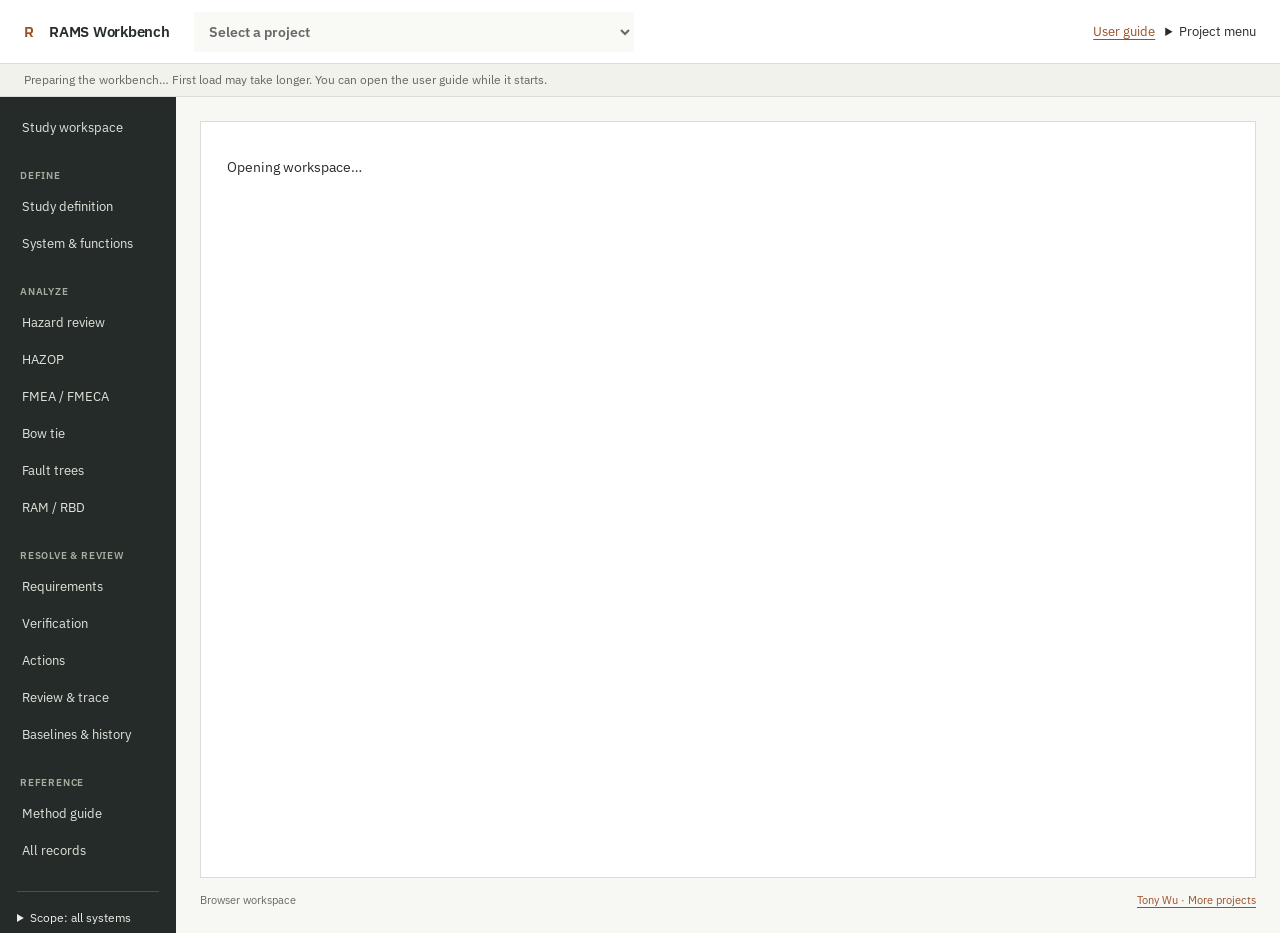
==== commit f786ee03: "Publish verified static build from 09f6bc6e1524 [skip ci]" ====
--- a/index.html
+++ b/index.html
@@ -88,6 +88,7 @@
         <footer>
           <span id="studyMode">Local workspace</span>
           <span id="appVersion"></span>
+          <a href="https://haitaowu12.github.io/tony-wu-home/">Tony Wu · More projects</a>
         </footer>
       </main>
     </div>
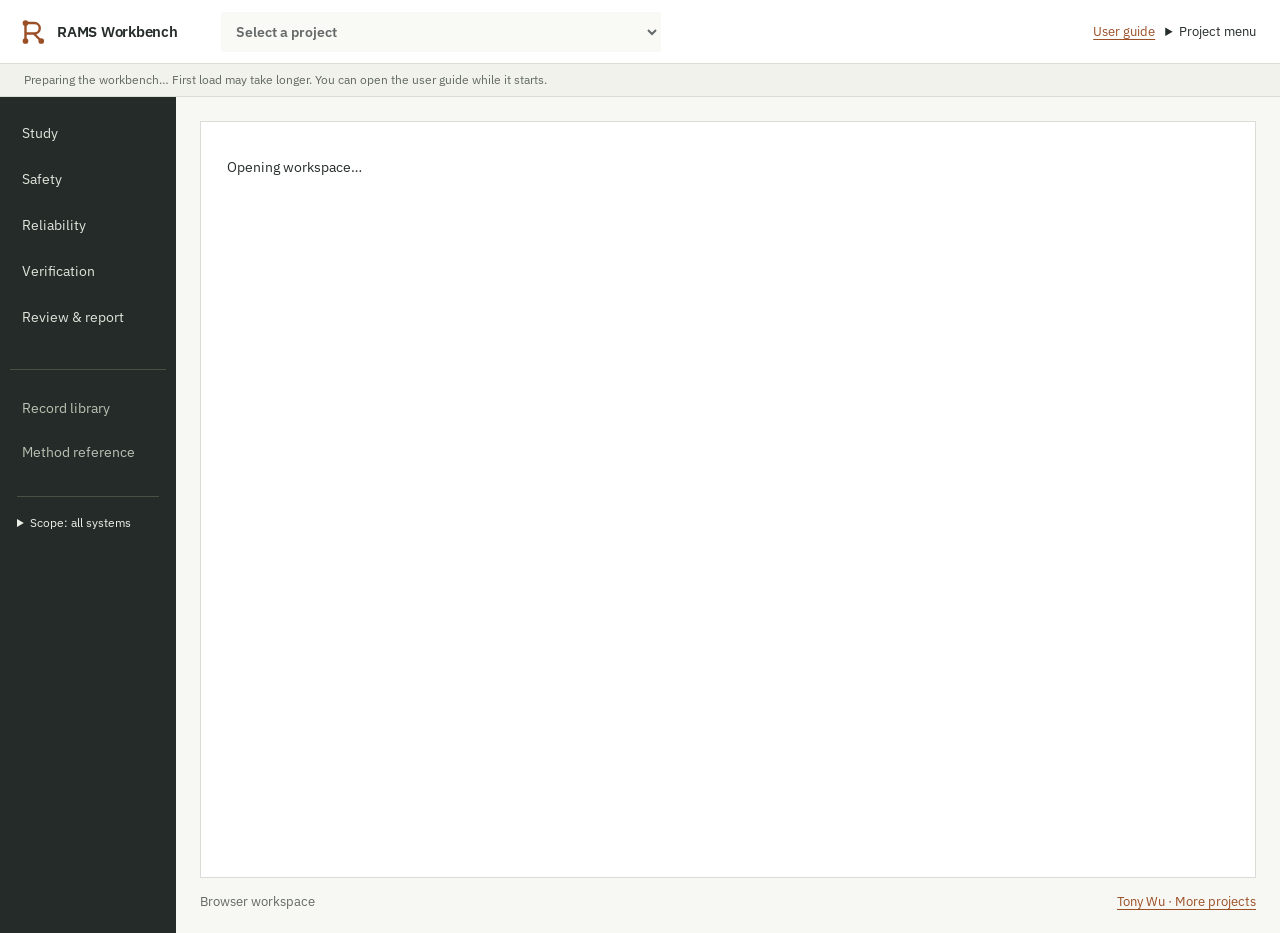
==== commit 7509a278: "Publish verified static build from 1f4d31d3eb43 [skip ci]" ====
--- a/index.html
+++ b/index.html
@@ -4,14 +4,15 @@
     <meta charset="utf-8" />
     <meta name="viewport" content="width=device-width,initial-scale=1" />
     <title>RAMS Workbench</title>
-    <link rel="stylesheet" href="./style.css" />
-    <link rel="stylesheet" href="./unified/engineering-view.css" />
-    <script type="module" src="./app.js"></script>
+    <link rel="icon" type="image/svg+xml" href="./favicon.svg?v=26233652cd1b3dd2">
+    <link rel="stylesheet" href="./style.css?v=26233652cd1b3dd2" />
+    <link rel="stylesheet" href="./unified/engineering-view.css?v=26233652cd1b3dd2" />
+    <script type="module" src="./app.js?v=26233652cd1b3dd2"></script>
   </head>
   <body>
     <a class="skip" href="#main">Skip to workspace</a>
     <header>
-      <strong class="brand"><span class="brand-mark" aria-hidden="true">R</span>RAMS Workbench</strong
+      <strong class="brand"><img class="brand-mark" src="./logo.svg?v=26233652cd1b3dd2" width="30" height="30" alt="">RAMS Workbench</strong
       ><label class="sr-only" for="projects">Project</label
       ><select id="projects">
         <option value="">Select a project</option></select
@@ -22,9 +23,6 @@
           <summary>Project menu</summary>
           <div>
             <button id="export">Download study</button>
-            <button data-view="setup">Study definition</button>
-            <button data-view="practice">Methods & study workflow</button>
-            <button data-view="baselines">Baselines & history</button>
             <button id="reload">Reload project</button>
             <button id="applicationStatus">Application status</button>
             <hr>
@@ -38,37 +36,25 @@
             <button id="create">New project</button>
             <button data-import-project>Import project</button>
             <input id="import" type="file" accept=".json,application/json" hidden>
-            <details class="example-menu"><summary>Example studies</summary><button id="completeExample">Complete station study</button><button id="example">Basic station example</button><button id="methodExample">Bow tie & fault tree example</button></details>
+            <details class="example-menu"><summary>Example studies</summary><button id="completeExample">Complete station study</button><button id="crossrailExample">Crossrail-informed ventilation study</button><button id="example">Basic station example</button><button id="methodExample">Bow tie & fault tree example</button></details>
           </div>
         </details>
       </div>
     </header>
-    <div id="studyProvenance" hidden>Fictional station study · parameters and evidence are synthetic.</div>
     <div id="notice" role="status" aria-live="polite"></div>
     <div class="shell">
       <button id="toggleNavigation" class="nav-toggle" aria-expanded="false" aria-controls="studyNavigation">Study navigation</button>
       <div class="study-navigation" id="studyNavigation">
         <nav class="app-nav" aria-label="Study">
-          <button data-view="overview">Study workspace</button>
-          <p class="nav-group">Define</p>
-          <button data-view="setup">Study definition</button>
-          <button data-view="system">System &amp; functions</button>
-          <p class="nav-group">Analyze</p>
-          <button data-view="hazards">Hazard review</button>
-          <button data-method="hazop">HAZOP</button>
-          <button data-method="fmeca">FMEA / FMECA</button>
-          <button data-method="bowtie">Bow tie</button>
-          <button data-method="fta">Fault trees</button>
-          <button data-view="ram">RAM / RBD</button>
-          <p class="nav-group">Resolve &amp; review</p>
-          <button data-view="requirements">Requirements</button>
-          <button data-view="evidence">Verification</button>
-          <button data-view="actions">Actions</button>
-          <button data-view="review">Review &amp; trace</button>
-          <button data-view="baselines">Baselines &amp; history</button>
-          <p class="nav-group">Reference</p>
-          <button data-view="practice">Method guide</button>
-          <button data-library>All records</button>
+          <button data-view="overview" data-work-area="study">Study</button>
+          <button data-view="hazards" data-work-area="safety">Safety</button>
+          <button data-view="ram" data-work-area="reliability">Reliability</button>
+          <button data-view="evidence" data-work-area="verification">Verification</button>
+          <button data-view="review" data-work-area="review">Review &amp; report</button>
+          <div class="nav-utilities">
+            <button data-library>Record library</button>
+            <button data-view="practice">Method reference</button>
+          </div>
         </nav>
         <details class="scope-menu">
           <summary id="scopeLabel">Scope: all systems</summary>
@@ -80,6 +66,9 @@
         </details>
       </div>
       <main id="main" tabindex="-1">
+        <div id="workAreaContext" class="work-area-context" hidden>
+          <label for="workspaceView">View</label><select id="workspaceView" aria-label="Workspace view"></select>
+        </div>
         <section id="workspace">
           <div id="content"><p role="status">Opening workspace…</p><noscript><p>Enable JavaScript to open the workspace.</p></noscript></div>
           <section id="inspector" aria-label="Selected record"></section>
--- a/style.css
+++ b/style.css
@@ -70,9 +70,8 @@
 
 /* Persistent study map and compact project chrome. */
 body > header { height: 64px; display: flex; align-items: center; gap: 18px; padding: 0 24px 0 18px; background: #fff; border-bottom: 1px solid var(--line); position: sticky; top: 0; z-index: 20; }
-.brand { display: flex; align-items: center; gap: 9px; width: 158px; flex-shrink: 0; font-size: 15px; line-height: 1.2; font-weight: 600; letter-spacing: -.25px; }
-.brand-mark { display: inline-flex; align-items: center; justify-content: center; width: 22px; height: 26px; color: var(--copper); }
-.brand-mark svg { width: 22px; height: 26px; }
+.brand { display: flex; align-items: center; gap: 9px; width: 185px; white-space: nowrap; flex-shrink: 0; font-size: 15px; line-height: 1.2; font-weight: 600; letter-spacing: -.25px; }
+.brand-mark { display: block; width: 30px; height: 30px; flex: 0 0 30px; }
 #projects { width: min(440px, 38vw); border-color: transparent; background: var(--canvas); font-size: 14px; font-weight: 600; }
 #revision { color: var(--muted); font: 11px/1.4 var(--mono); white-space: nowrap; }
 .header-actions { display: flex; align-items: center; gap: 10px; margin-left: auto; }
@@ -88,12 +87,11 @@
 .shell { display: grid; grid-template-columns: 176px minmax(0, 1fr); align-items: start; min-height: calc(100dvh - 64px); }
 .study-navigation { position: sticky; top: 64px; height: calc(100dvh - 64px); overflow-y: auto; background: var(--graphite); color: #edf0e9; padding: 14px 10px 22px; scrollbar-width: thin; scrollbar-color: #636a60 var(--graphite); }
 .app-nav { display: flex; flex-direction: column; gap: 2px; }
-.app-nav button { display: flex; justify-content: start; gap: 9px; border: 0; border-left: 2px solid transparent; border-radius: 2px; background: transparent; width: 100%; min-height: 35px; padding: 8px 10px; color: #e0e5dc; font-size: 13px; line-height: 1.3; }
+.app-nav button { display: flex; justify-content: start; gap: 9px; border: 0; border-left: 2px solid transparent; border-radius: 2px; background: transparent; width: 100%; min-height: 44px; padding: 12px 10px; color: #e0e5dc; font-size: 14px; line-height: 1.3; }
 .app-nav button:hover { background: #343c35; color: #fff; }
 .app-nav button.active { border-left-color: #d98c5a; background: #493b30; color: #fff; font-weight: 600; }
 .nav-icon, .app-nav button img { display: inline-flex; width: 16px; height: 16px; flex: 0 0 16px; opacity: .85; }
 .nav-icon svg { width: 16px; height: 16px; }
-.nav-group { margin: 21px 10px 5px; font-size: 10px; line-height: 1.4; letter-spacing: .08em; text-transform: uppercase; color: #a3afa0; font-weight: 600; }
 .app-nav small { color: #b3bcac; font-size: 12px; padding: 10px; }
 .scope-menu { margin: 22px 7px 0; padding-top: 16px; border-top: 1px solid #495145; font-size: 12px; }
 .scope-menu summary { cursor: pointer; line-height: 1.6; }
@@ -114,15 +112,15 @@
 #inspector { min-width: 0; padding: 26px 24px; border-left: 1px solid var(--line); }
 #inspector:empty { display: none; }
 #inspector p { overflow-wrap: anywhere; }
-footer { display:flex; justify-content:space-between; flex-wrap:wrap; gap:8px; max-width: 1680px; margin: 0 auto; padding: 14px 0; font-size: 11px; color: var(--muted); }
+footer { display:flex; justify-content:space-between; flex-wrap:wrap; gap:8px; max-width: 1680px; margin: 0 auto; padding: 14px 0; font-size: 13px; color: var(--muted); }
 #notice { background: #fff2d5; color: #725317; padding: 0 24px; font-size: 13px; }
 #notice:not(:empty) { padding: 10px 24px; border-bottom: 1px solid #e5cf9c; }
-#studyProvenance { background: #f4f0e6; color: #67542b; padding: 7px 24px; border-bottom: 1px solid #dfd6c3; font-size: 12px; }
 
 .browser-status { display:flex; justify-content:space-between; align-items:center; gap:12px; padding:7px 24px; border-bottom:1px solid var(--line); background:#f0f2eb; color:var(--muted); font-size:12px; }
 .browser-status > div { display:flex; flex-wrap:wrap; gap:8px; }
 .browser-status.attention { background:#fff2d5; color:#725317; }
-.browser-status button { font-size:12px; }
+.browser-status button { font-size:13px; }
+footer .browser-status { padding: 0; border: 0; background: transparent; font-size: 13px; }
 @media(max-width:760px) { .browser-status { flex-wrap:wrap; padding-inline:16px; } }
 
 /* Obligation board: hazard context, trace, then a concrete next action. */
@@ -132,14 +130,6 @@
 .work-heading { display: flex; justify-content: space-between; align-items: center; gap: 20px; margin: 0 0 24px; }
 .work-heading .metadata, .work-heading .muted { margin: 7px 0 0; color: var(--muted); font-size: 13px; }
 .work-heading .buttons { justify-content: end; flex-shrink: 0; }
-.hazard-switcher { display: grid; grid-template-columns: repeat(3, minmax(0, 1fr)); gap: 12px; margin-bottom: 14px; }
-.dock-open .hazard-switcher { display: none; }
-.hazard-choice { display: flex; flex-direction: column; align-items: start; justify-content: start; gap: 6px; min-width: 0; min-height: 76px; padding: 11px 14px; border-color: var(--line); background: #fff; }
-.hazard-choice.active { border-color: var(--copper); background: #fffaf6; box-shadow: inset 0 0 0 1px var(--copper); }
-.hazard-choice .record-id, .hazard-choice > span:first-child { font: 11px/1.4 var(--mono); color: var(--muted); }
-.hazard-choice.active .record-id, .hazard-choice.active > span:first-child { color: var(--copper); }
-.hazard-choice strong { font-size: 15px; line-height: 1.35; font-weight: 600; }
-.hazard-choice small { color: var(--muted); font-size: 12px; }
 .hazard-banner { padding: 16px 20px; background: #fff; border: 1px solid var(--line); border-bottom: 0; }
 .hazard-banner .hazard-title, .hazard-banner > .section-head { display: flex; align-items: baseline; gap: 12px; }
 .hazard-banner h1, .hazard-banner h2 { font-size: 21px; line-height: 1.3; }
@@ -170,7 +160,7 @@
 .obligation-row.selected { background: #fcf4ec; box-shadow: inset 3px 0 var(--copper); }
 .obligation-row > div { min-width: 0; padding-right: 24px; }
 .obligation-row > div:last-child { padding-right: 0; }
-.record-id { font-family: var(--mono); font-size: 11px; letter-spacing: .015em; }
+.record-id { font-family: var(--mono); font-size: 12px; letter-spacing: .015em; }
 .requirement-cell h3 { font-size: 15px; line-height: 1.45; margin: 6px 0 10px; }
 .requirement-cell p, .evidence-cell p { font-size: 14px; margin: 6px 0; }
 .control-links { margin-top: 10px; font-size: 13px; }
@@ -181,7 +171,7 @@
 button.record-title:hover { color: var(--copper); text-decoration: underline; text-underline-offset: 3px; }
 button.text-action { display: inline; min-height: 0; padding: 3px 0; border: 0; border-radius: 0; background: transparent; color: var(--copper); text-decoration: underline; text-underline-offset: 3px; font-size: 13px; }
 .scope-note-inline { color: var(--muted); font-size: 13px !important; line-height: 1.5; }
-.control-links .link, .control-links a { font-size: 11px; font-family: var(--mono); }
+.control-links .link, .control-links a { font-size: 12px; font-family: var(--mono); }
 .control-links > div { margin-top: 5px; }
 .control-links summary { color: var(--muted); cursor: pointer; font-size: 12px; }
 .evidence-cell .link { font-size: 12px; text-align: left; }
@@ -224,44 +214,46 @@
 .board-workspace > #content { animation: board-enter 200ms ease-out both; }
 @keyframes board-enter { from { opacity: .65; transform: translateY(4px); } to { opacity: 1; transform: none; } }
 
-/* Study overview keeps its queue and latest results in reading order. */
-.workspace-overview { max-width: 1400px; margin: 0 auto; }
-.overview-hero { display: flex; align-items: start; justify-content: space-between; gap: 24px; padding-bottom: 24px; border-bottom: 1px solid var(--line); }
-.overview-hero h1 { max-width: 850px; }
-.overview-hero p:not(.eyebrow) { max-width: 90ch; color: var(--muted); }
-.overview-hero > button { flex-shrink: 0; }
-.study-summary { display: flex; flex-wrap: wrap; gap: 18px 28px; margin-top: 22px; }
-.study-summary > div, .study-summary > button { display: flex; align-items: baseline; gap: 7px; }
-.study-summary > button { padding: 0; border: 0; min-height: 0; background: transparent; }
-.study-summary strong { font-size: 22px; line-height: 1; font-weight: 600; font-variant-numeric: tabular-nums; }
-.study-summary span, .study-summary small { color: var(--muted); font-size: 13px; }
-.overview-work { display: grid; grid-template-columns: minmax(0, 2fr) minmax(280px, 1fr); gap: 36px; padding-top: 28px; }
-.overview-work > * { min-width: 0; }
-.overview-work .section-head { margin-bottom: 10px; }
-.overview-work h2 { font-size: 17px; }
+/* Work areas share one contextual view selector and the same working surfaces. */
+.nav-utilities { margin-top: 28px; padding-top: 16px; border-top: 1px solid #495145; }
+.nav-utilities button { color: #b9c2b4; }
+.work-area-context { display: flex; align-items: center; gap: 12px; margin: 0 0 20px; }
+.work-area-context[hidden] { display: none; }
+.hazard-picker { display: flex; align-items: center; gap: 12px; margin-bottom: 20px; }
+.hazard-picker label { color: var(--muted); font-size: 14px; font-weight: 400; }
+.hazard-picker select { max-width: 650px; }
+.work-area-context label { font-weight: 400; font-size: 14px; color: var(--muted); }
+.work-area-context select { width: auto; max-width: 100%; min-height: 40px; background: transparent; border-color: var(--line); }
+.study-overview { max-width: 1400px; margin: auto; }
+.study-heading { display: flex; align-items: start; justify-content: space-between; gap: 28px; }
+.study-heading h1 { max-width: 850px; }
+.study-heading > button { flex-shrink: 0; }
+.study-boundary { max-width: 88ch; margin: 18px 0 0; color: var(--muted); }
+.study-work { display: grid; grid-template-columns: minmax(0, 1.8fr) minmax(270px, 1fr); gap: 48px; margin-top: 36px; }
+.study-work > *, .report-outputs > * { min-width: 0; }
+.study-work .section-head { margin-bottom: 16px; }
+.study-support { border-left: 1px solid var(--line); padding-left: 28px; }
+.study-support section + section { margin-top: 32px; }
+.study-support h2 { font-size: 17px; }
+.work-item { padding: 15px 0; border-bottom: 1px solid var(--line); }
+.work-item p { color: var(--muted); margin: 6px 0 0; }
 .review-queue { border-top: 1px solid var(--line); }
-.review-queue-item { width: 100%; display: grid; grid-template-columns: 28px minmax(0, 1fr) 116px 12px; align-items: start; gap: 14px; border: 0; border-bottom: 1px solid var(--line); border-radius: 0; background: transparent; padding: 18px 0; }
+.review-queue-item { display: grid; grid-template-columns: minmax(0, 1fr) 16px; gap: 20px; width: 100%; border: 0; border-bottom: 1px solid var(--line); border-radius: 0; padding: 22px 0; background: transparent; }
 .review-queue-item:hover { background: var(--soft); }
-.review-queue-item strong { display: block; font-size: 15px; font-weight: 600; }
-.review-queue-item .queue-meta { display: block; font-size: 13px; color: var(--muted); margin-top: 7px; }
-.queue-number { color: var(--muted); font: 11px/1.8 var(--mono); padding-top: 2px; }
-.queue-risk { display: block; padding-top: 2px; font-size: 13px; text-align: right; white-space: nowrap; }
-.queue-risk small { display: block; margin-top: 4px; color: var(--muted); font-size: 12px; white-space: normal; }
-.review-queue-item > .queue-meta { margin-top: 2px; text-align: right; }
-.analysis-summary { border-left: 1px solid var(--line); padding-left: 28px; }
-.run-summary { padding: 18px 0; border-bottom: 1px solid var(--line); }
-.run-summary:first-of-type { border-top: 1px solid var(--line); }
-.run-summary .metrics { margin: 12px 0; border: 0; grid-template-columns: repeat(2, minmax(0, 1fr)); gap: 10px; }
-.run-summary .metric { padding: 0; }
-.run-summary .metric strong { font-size: 21px; }
-.run-summary .muted, .analysis-summary > p { font-size: 13px; }
-.run-summary dl { display: grid; gap: 14px; margin: 16px 0 0; }
-.run-summary dl > div { min-width: 0; }
-.run-summary dt { font-size: 13px; color: var(--muted); }
-.run-summary dd { margin: 4px 0 0; font-size: 22px; line-height: 1.2; font-variant-numeric: tabular-nums; letter-spacing: -.3px; }
-.workspace-tools { margin-top: 24px; border-top: 1px solid var(--line); padding-top: 20px; }
-.workspace-tools h3 { margin-bottom: 12px; }
-.workspace-tools button { display: block; width: 100%; text-align: left; justify-content: start; border: 0; border-bottom: 1px solid var(--line); border-radius: 0; background: transparent; padding: 10px 0; font-size: 13px; }
+.review-queue-item strong { display: block; font-size: 16px; line-height: 1.5; }
+.queue-meta { display: block; margin-top: 8px; color: var(--muted); font-size: 13px; }
+.report-outputs { display: grid; grid-template-columns: repeat(2,minmax(0,1fr)); gap: 36px; }
+.report-outputs section { padding: 24px 0; border-top: 2px solid var(--ink); }
+.report-outputs p { max-width: 54ch; color: var(--muted); margin: 12px 0 20px; }
+.report-review, .report-audiences, .receiving-schedule { margin-top: 36px; }
+.report-checks { display: flex; flex-wrap: wrap; gap: 12px 24px; margin: 16px 0; }
+.report-checks button { padding: 0; min-height: 36px; background: none; border: 0; color: var(--copper); }
+.report-review > p { color: var(--muted); }
+.report-audiences > div { display: flex; align-items: center; justify-content: space-between; gap: 24px; border-bottom: 1px solid var(--line); padding: 18px 0; }
+.report-audiences p { color: var(--muted); margin: 4px 0 0; }
+.receiving-schedule .table-wrap { margin-top: 18px; }
+#content > :first-child { animation: workspace-enter 180ms ease-out both; }
+@keyframes workspace-enter { from { opacity: .65; transform: translateY(3px); } to { opacity: 1; transform: none; } }
 
 /* Shared record, worksheet and method vocabulary. */
 .section-head, .page-head { display: flex; justify-content: space-between; align-items: center; gap: 16px; }
@@ -495,11 +487,9 @@
   main { padding: 24px 24px 0; }
   .work-heading { align-items: start; }
   .work-heading .buttons { flex-shrink: 1; }
-  .hazard-switcher { gap: 10px; }
-  .hazard-choice { padding: 12px; }
   .obligation-row, .obligation-labels { padding-inline: 18px; }
   .obligation-row > div { padding-right: 16px; }
-  .overview-work { gap: 24px; }
+  .study-work { gap: 28px; }
 }
 @media (max-width: 1100px) {
   #revision { font-size: 10px; }
@@ -509,14 +499,14 @@
   body.detail-open .board-workspace > #content { display: none; }
   body.detail-open #reviewDock { position: static; max-height: none; width: 100%; }
   .study-layout, .ram-edit-layout { grid-template-columns: minmax(0, 1fr); }
-  .overview-work, .overview-columns { grid-template-columns: minmax(0, 1fr); }
-  .analysis-summary { border-left: 0; padding-left: 0; border-top: 1px solid var(--line); padding-top: 24px; }
+  .study-work, .overview-columns { grid-template-columns: minmax(0, 1fr); }
+  .study-support { border-left: 0; padding-left: 0; border-top: 1px solid var(--line); padding-top: 24px; }
   .fta-layout > section:first-child { grid-template-columns: minmax(0, 1fr); }
 }
 @media (max-width: 760px) {
   body > header { position: sticky; height: auto; min-height: 60px; flex-wrap: wrap; padding: 12px 16px; gap: 10px; }
   .brand { width: auto; flex: 1; font-size: 15px; }
-  .brand-mark { width: 18px; }
+  .brand-mark { display: block; width: 30px; height: 30px; flex: 0 0 30px; }
   #projects { order: 4; width: 100%; max-width: none; min-width: 0; font-size: 13px; }
   #revision { display: none; }
   .header-actions { margin-left: 0; gap: 12px; }
@@ -526,17 +516,12 @@
   .study-navigation { display: none; position: static; top: auto; height: auto; max-height: none; padding: 14px 16px 22px; }
   .study-navigation.open, .study-navigation.is-open, .study-navigation[data-open="true"], body.nav-open .study-navigation { display: block; }
   .app-nav { display: grid; grid-template-columns: repeat(2, minmax(0, 1fr)); gap: 4px 10px; }
-  .nav-group { grid-column: 1 / -1; margin: 14px 10px 4px; }
   .app-nav button { min-height: 40px; }
   main { padding: 22px 16px 0; }
   #content, #inspector { padding: 20px 16px; }
   h1 { font-size: 25px; }
   .work-heading { display: block; margin-bottom: 20px; }
   .work-heading .buttons { justify-content: start; margin-top: 16px; }
-  .hazard-switcher { grid-template-columns: minmax(0, 1fr); gap: 8px; margin-bottom: 18px; }
-  .hazard-choice { display: grid; grid-template-columns: 64px minmax(0, 1fr); gap: 4px 10px; min-height: 0; padding: 11px 12px; }
-  .hazard-choice strong { font-size: 14px; }
-  .hazard-choice small { grid-column: 2; }
   .hazard-banner { padding: 18px 16px; }
   .hazard-banner .hazard-title, .hazard-banner > .section-head { flex-wrap: wrap; gap: 8px; }
   .hazard-banner h1, .hazard-banner h2 { font-size: 21px; }
@@ -589,19 +574,13 @@
   .view-intro { margin-top: 0; }
   .study-totals button { flex-basis: 50%; padding: 12px 6px; }
   .review-summary { display: block; }
-  .overview-hero { display: block; }
-  .overview-hero > button { margin-top: 12px; }
-  .review-queue-item { grid-template-columns: 22px minmax(0, 1fr) 12px; gap: 10px; }
-  .review-queue-item > span:nth-child(2) { grid-column: 2; }
-  .review-queue-item > span:last-child { grid-column: 3; grid-row: 1; }
-  .review-queue-item .queue-risk { grid-column: 2; text-align: left; padding-top: 0; }
-  .queue-risk small { display: inline; margin-left: 8px; }
-  .review-queue-item > .queue-meta { max-width: 35%; }
-  dialog { padding: 20px; max-height: 94dvh; }
-  #recordContext { width: 100vw; }
-  .context-header { flex-wrap: wrap; padding: 16px; }
-  #contextRecord { padding: 20px 16px; }
-  #contextTrail { padding: 12px 16px; }
+  .study-heading { display: block; }
+  .study-heading > button { margin-top: 16px; }
+  .study-work { margin-top: 28px; }
+  .nav-utilities { grid-column: 1 / -1; display: grid; grid-template-columns: repeat(2,minmax(0,1fr)); margin-top: 12px; }
+  .report-outputs { grid-template-columns: minmax(0,1fr); gap: 8px; }
+  .report-audiences > div { align-items: start; flex-direction: column; gap: 12px; }
+
 }
 @media (prefers-reduced-motion: reduce) {
   *, *::before, *::after { scroll-behavior: auto !important; animation: none !important; transition: none !important; }
